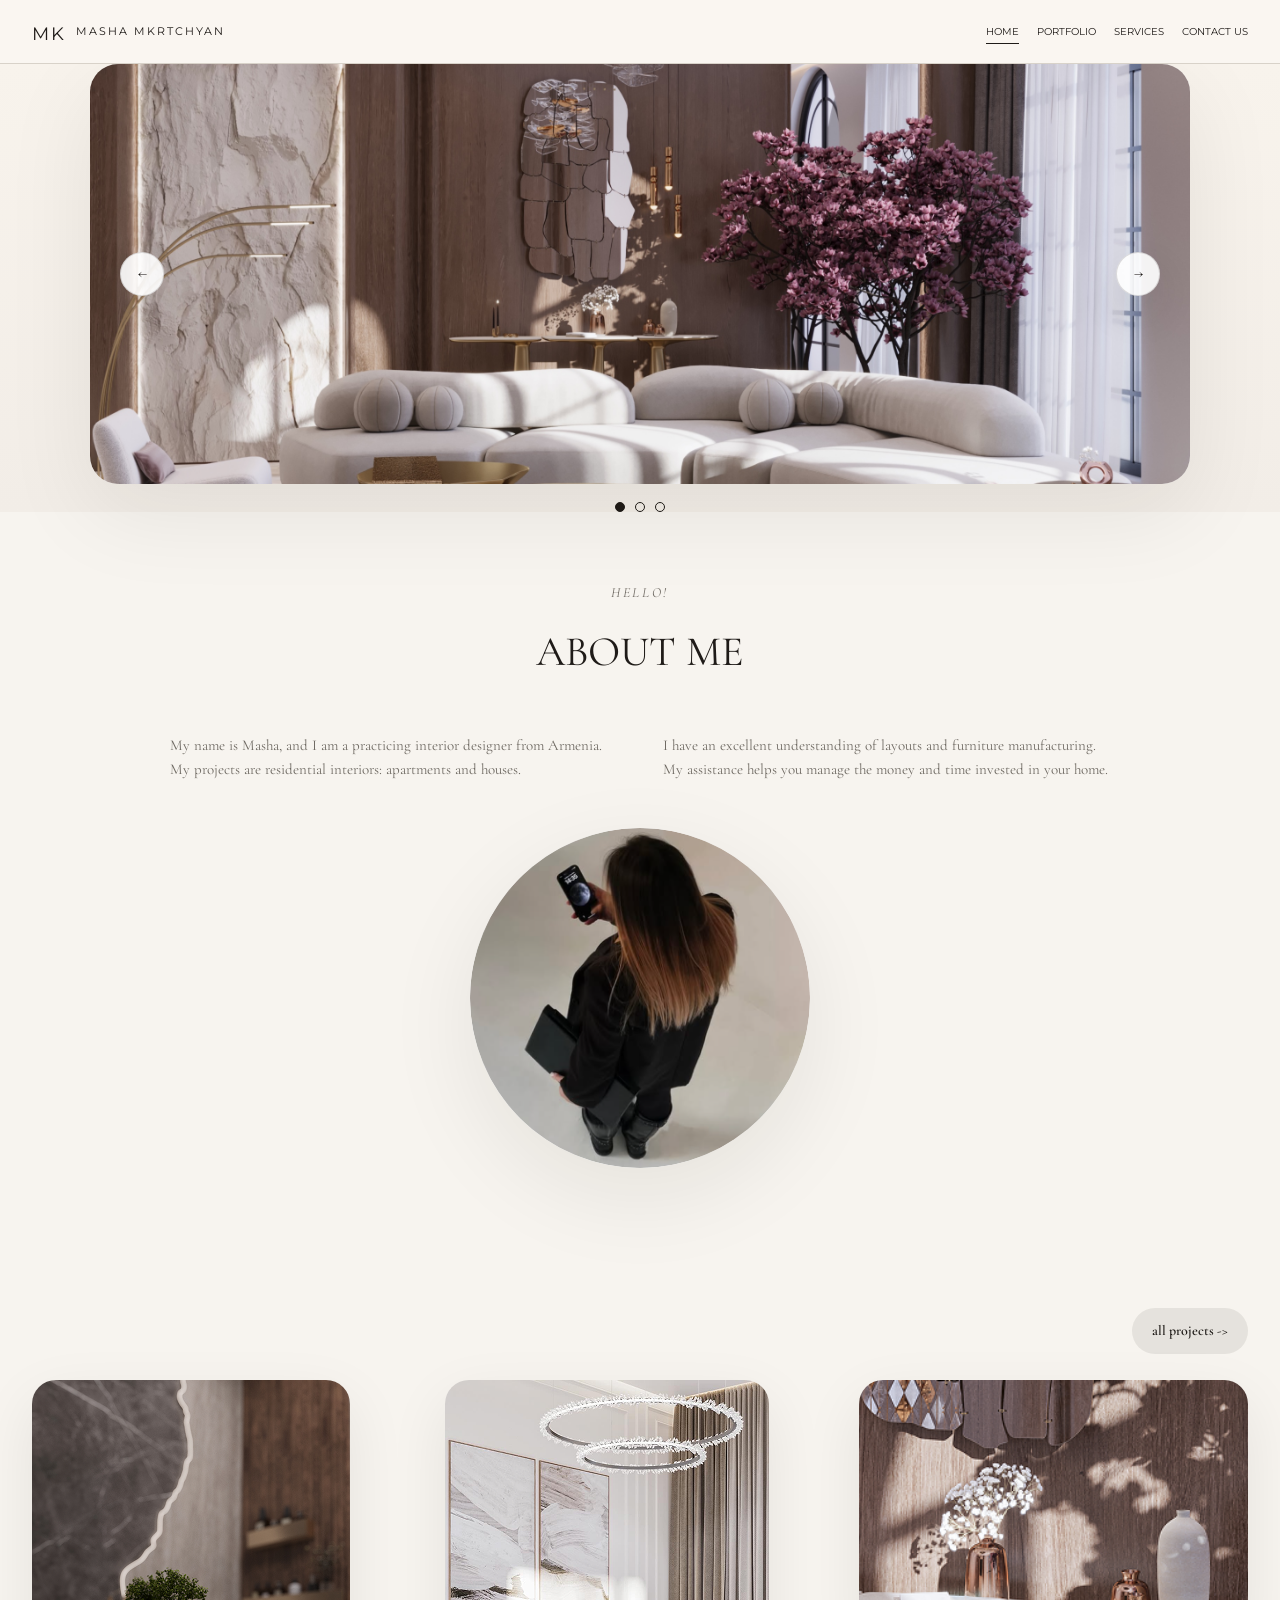
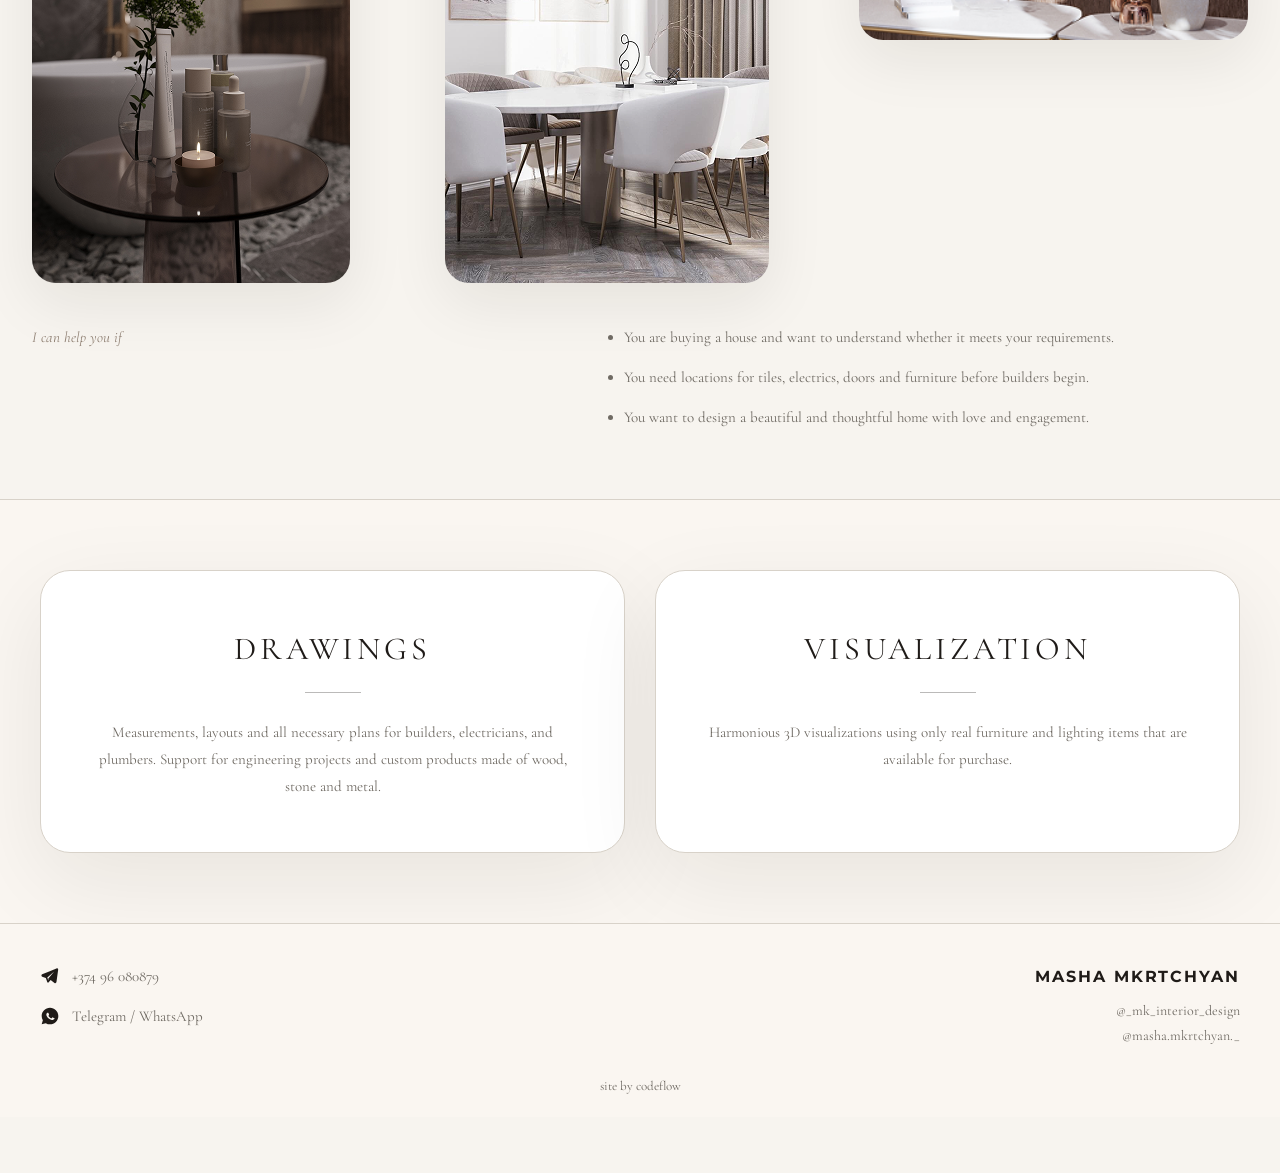
==== index.html @ 6bccdca0 "Initial static site" ====
<!DOCTYPE html>
<html lang="en">
  <head>
    <meta charset="UTF-8" />
    <meta name="viewport" content="width=device-width, initial-scale=1.0" />
    <title>Masha Mkrtchyan Interior Design</title>
    <link rel="stylesheet" href="styles.css" />
  </head>
  <body>
    <header class="site-header" data-header>
      <a class="brand" href="#home" aria-label="Masha Mkrtchyan home">
        <span class="brand-mark">MK</span>
        <span>MASHA MKRTCHYAN</span>
      </a>

      <button class="menu-toggle" type="button" data-menu-toggle aria-label="Open menu">
        <span></span>
        <span></span>
      </button>

      <nav class="site-nav" data-nav>
        <a class="is-active" href="#home" aria-current="page">Home</a>
        <a href="portfolio.html">Portfolio</a>
        <a href="service.html">Services</a>
        <a href="contact.html">Contact Us</a>
      </nav>
    </header>

    <main>
      <section class="hero" id="home" aria-label="Interior design preview">
        <div class="hero-media">
          <img src="assets/slider1.jpg" alt="Light modern lounge interior" data-hero-image decoding="async" />
          <button class="hero-arrow hero-arrow-left" type="button" data-hero-prev aria-label="Previous hero image">&larr;</button>
          <button class="hero-arrow hero-arrow-right" type="button" data-hero-next aria-label="Next hero image">&rarr;</button>
        </div>
        <div class="hero-dots" data-hero-dots aria-label="Hero image navigation"></div>
      </section>

      <section class="about section-pad">
        <div class="section-heading">
          <p>Hello!</p>
          <h1>About me</h1>
        </div>

        <div class="about-copy">
          <p>
            My name is Masha, and I am a practicing interior designer from Armenia.
            My projects are residential interiors: apartments and houses.
          </p>
          <p>
            I have an excellent understanding of layouts and furniture manufacturing.
            My assistance helps you manage the money and time invested in your home.
          </p>
        </div>

        <img class="profile-photo" src="assets/people.png" alt="Interior project detail" loading="lazy" decoding="async" />
      </section>

      <section class="home-projects section-pad" aria-label="Selected project images">
        <div class="project-teaser-head">
          <a href="portfolio.html">all projects -></a>
        </div>

        <div class="masonry-grid">
          <img src="assets/portfolio1.png" alt="Hallway interior with stairs" loading="lazy" decoding="async" />
          <img src="assets/portfolio2.png" alt="Dining area with pendant lights" loading="lazy" decoding="async" />
          <img src="assets/portfolio3.png" alt="Living room media wall" loading="lazy" decoding="async" />
        </div>

        <div class="quick-help">
          <p>I can help you if</p>
          <ul>
            <li>You are buying a house and want to understand whether it meets your requirements.</li>
            <li>You need locations for tiles, electrics, doors and furniture before builders begin.</li>
            <li>You want to design a beautiful and thoughtful home with love and engagement.</li>
          </ul>
        </div>
      </section>

      <section class="services section-pad services-panel" id="services">
        <div class="section-inner services-grid">
          <article class="service-block">
            <h2>Drawings</h2>
            <div class="section-divider"></div>
            <p>Measurements, layouts and all necessary plans for builders, electricians, and plumbers. Support for engineering projects and custom products made of wood, stone and metal.</p>
          </article>

          <article class="service-block">
            <h2>Visualization</h2>
            <div class="section-divider"></div>
            <p>Harmonious 3D visualizations using only real furniture and lighting items that are available for purchase.</p>
          </article>
        </div>
      </section>

      <footer class="site-footer footer-panel">
        <div class="section-inner footer-grid">
          <div class="footer-contact">
            <div class="footer-contact-item">
              <svg width="20" height="20" viewBox="0 0 24 24" fill="currentColor" xmlns="http://www.w3.org/2000/svg">
                <path d="M21.944 3.054a1.5 1.5 0 0 0-1.537-.212L2.604 10.03a1.5 1.5 0 0 0 .09 2.79l4.306 1.434 1.67 5.01a1 1 0 0 0 1.72.338l2.38-2.694 4.64 3.412a1.5 1.5 0 0 0 2.344-1.01l2-14.5a1.5 1.5 0 0 0-.81-1.756zM10 17.5l-1.2-3.6 8.3-7.4-7.1 8.4z"/>
              </svg>
              <span>+374 96 080879</span>
            </div>
            <div class="footer-contact-item">
              <svg width="20" height="20" viewBox="0 0 24 24" fill="currentColor" xmlns="http://www.w3.org/2000/svg">
                <path d="M12 2C6.477 2 2 6.477 2 12c0 1.89.525 3.66 1.438 5.168L2 22l4.977-1.418A9.955 9.955 0 0 0 12 22c5.523 0 10-4.477 10-10S17.523 2 12 2zm4.93 13.57c-.2.56-1.18 1.1-1.62 1.16-.44.07-.86.1-2.77-.58-2.33-.83-3.83-3.2-3.94-3.35-.12-.14-.96-1.28-.96-2.44s.6-1.73.82-1.97c.22-.24.48-.3.64-.3h.46c.15 0 .35-.06.55.42.2.48.68 1.66.74 1.78.06.12.1.26.02.42-.08.16-.12.26-.24.4-.12.14-.25.31-.36.42-.12.12-.24.25-.1.49.14.24.62.99 1.33 1.6.91.8 1.68 1.05 1.92 1.17.24.12.38.1.52-.06.14-.16.6-.7.76-.94.16-.24.32-.2.54-.12.22.08 1.4.66 1.64.78.24.12.4.18.46.28.06.1.06.56-.14 1.12z"/>
              </svg>
              <span>Telegram / WhatsApp</span>
            </div>
          </div>

          <div class="footer-info">
            <p class="footer-name">Masha Mkrtchyan</p>
            <p class="footer-socials">@_mk_interior_design<br />@masha.mkrtchyan._</p>
          </div>
        </div>

        <p class="footer-credit">site by codeflow</p>
      </footer>

    </main>

 
    <script src="script.js"></script>
  </body>
</html>
---- styles.css ----
@import url("https://fonts.googleapis.com/css2?family=Cormorant+Garamond:ital,wght@0,300;0,400;1,300;1,400;1,500&family=Montserrat:wght@400;500;600&display=swap");

:root {
  --bg: #f7f4ef;
  --surface: #ffffff;
  --surface-soft: #faf6f1;
  --text: #1f1b18;
  --muted: #6f6a63;
  --border: #d8d2c9;
  --accent: #8e7f72;
  --shadow: 0 28px 90px rgba(24, 20, 16, 0.08);
  --radius: 30px;
  --max: 1200px;
  --ink: var(--text);
  --line: var(--border);
  --panel: var(--surface);
  --serif: "Cormorant Garamond", serif;
  --sans: "Montserrat", sans-serif;
}

* {
  box-sizing: border-box;
}

html {
  scroll-behavior: smooth;
}

body {
  margin: 0;
  background: var(--bg);
  color: var(--text);
  font-family: var(--serif);
  font-size: 14px;
  line-height: 1.6;
  overflow-x: hidden;
  animation: pageFadeIn 520ms ease both;
}

img {
  display: block;
  max-width: 100%;
  height: auto;
}

button,
input,
textarea {
  font: inherit;
}

a {
  color: inherit;
  text-decoration: none;
}

@keyframes pageFadeIn {
  from {
    opacity: 0;
  }

  to {
    opacity: 1;
  }
}

@keyframes headerDropIn {
  from {
    opacity: 0;
    transform: translateY(-10px);
  }

  to {
    opacity: 1;
    transform: translateY(0);
  }
}

@keyframes modalIn {
  from {
    opacity: 0;
    transform: translateY(16px) scale(0.97);
  }

  to {
    opacity: 1;
    transform: translateY(0) scale(1);
  }
}

@keyframes backdropIn {
  from {
    background: rgba(0, 0, 0, 0);
    backdrop-filter: blur(0);
  }

  to {
    background: rgba(0, 0, 0, 0.45);
    backdrop-filter: blur(3px);
  }
}

.reveal-on-scroll {
  opacity: 0;
  transform: translateY(24px);
  transition: opacity 760ms ease, transform 760ms ease;
}

.reveal-on-scroll.is-visible {
  opacity: 1;
  transform: translateY(0);
}

.site-header {
  position: sticky;
  top: 0;
  z-index: 20;
  display: flex;
  align-items: center;
  justify-content: space-between;
  min-height: 64px;
  margin: 0;
  padding: 14px 32px;
  background: rgba(250, 246, 241, 0.96);
  color: var(--text);
  border-bottom: 1px solid var(--border);
  backdrop-filter: blur(12px);
  animation: headerDropIn 560ms ease 100ms both;
}

.brand {
  display: inline-flex;
  align-items: center;
  gap: 10px;
  font-family: var(--sans);
  font-size: 11px;
  text-transform: uppercase;
  letter-spacing: 0.18em;
}

.brand-mark {
  display: inline-grid;
  place-items: center;
  width: 34px;
  height: 24px;
  font-family: var(--sans);
  font-size: 18px;
}

.site-nav {
  display: flex;
  align-items: center;
  gap: 18px;
  font-family: var(--sans);
  font-size: 10px;
  text-transform: uppercase;
}

.site-nav a {
  position: relative;
  padding: 4px 0;
  transition: color 180ms ease, opacity 180ms ease;
}

.site-nav a::after {
  position: absolute;
  right: 0;
  bottom: 0;
  left: 0;
  height: 1px;
  background: currentColor;
  transform: scaleX(0);
  transform-origin: left;
  transition: transform 180ms ease;
  content: "";
}

.site-nav a:hover::after,
.site-nav a:focus-visible::after,
.site-nav a.is-active::after {
  transform: scaleX(1);
}

.site-nav a.is-active {
  color: var(--text);
}

.menu-toggle {
  display: none;
  width: 38px;
  height: 34px;
  padding: 0;
  background: transparent;
  border: 1px solid rgba(31, 27, 24, 0.22);
  border-radius: 4px;
}

.menu-toggle span {
  display: block;
  width: 18px;
  height: 1px;
  margin: 6px auto;
  background: var(--text);
}

.hero {
  width: 100%;
  margin: 0;
  padding: 0;
  background: linear-gradient(180deg, #f8f3ec 0%, #f2ede7 100%);
}

.hero-media {
  position: relative;
  width: min(1100px, 100%);
  min-height: 340px;
  max-height: 420px;
  margin: 0 auto;
  overflow: hidden;
  display: grid;
  place-items: center;
  background: var(--surface);
  border-radius: 28px;
  box-shadow: var(--shadow);
}

.hero-media img {
  width: 100%;
  min-height: 340px;
  max-height: 420px;
  object-fit: cover;
  transition: transform 500ms ease;
}

.hero-media:hover img {
  transform: scale(1.02);
}

.hero-arrow,
.viewer-arrow {
  position: absolute;
  top: 50%;
  z-index: 2;
  width: 44px;
  height: 44px;
  padding: 0;
  color: var(--text);
  background: rgba(255, 255, 255, 0.9);
  border: 1px solid rgba(31, 27, 24, 0.14);
  border-radius: 50%;
  transform: translateY(-50%);
  cursor: pointer;
  box-shadow: 0 18px 40px rgba(44, 38, 32, 0.12);
}

.hero-arrow-left {
  left: 30px;
}

.hero-arrow-right {
  right: 30px;
}

.hero-dots {
  display: flex;
  justify-content: center;
  gap: 10px;
  padding: 18px 0 0;
}

.hero-dots button {
  width: 10px;
  height: 10px;
  padding: 0;
  background: transparent;
  border: 1px solid var(--text);
  border-radius: 50%;
  cursor: pointer;
}

.hero-dots button.is-active {
  background: var(--text);
}

.section-pad {
  width: 100%;
  margin: 0;
  padding: 70px 32px;
}

.section-inner {
  max-width: var(--max);
  margin: 0 auto;
}

.section-heading,
.section-title {
  text-align: center;
}

.section-heading p,
.section-title span {
  margin: 0;
  font-style: italic;
  text-transform: uppercase;
  letter-spacing: 0.18em;
  color: var(--muted);
}

.section-heading h1,
.section-title h2 {
  margin: 14px 0 0;
  font-family: var(--serif);
  font-size: clamp(26px, 4vw, 42px);
  font-weight: 400;
  text-transform: uppercase;
}

.about-copy {
  display: grid;
  grid-template-columns: repeat(2, minmax(0, 1fr));
  gap: 46px;
  max-width: 940px;
  margin: 32px auto 32px;
  color: var(--muted);
  font-size: 15px;
}

.profile-photo {
  width: min(340px, 92vw);
  aspect-ratio: 1;
  margin: 0 auto;
  border-radius: 50%;
  object-fit: cover;
  box-shadow: var(--shadow);
  background: var(--surface);
}

.project-teaser-head {
  display: flex;
  justify-content: flex-end;
  margin-bottom: 26px;
}

.project-teaser-head a {
  display: inline-flex;
  align-items: center;
  gap: 10px;
  padding: 12px 20px;
  border-radius: 999px;
  background: rgba(31, 27, 24, 0.08);
  color: var(--text);
  font-weight: 600;
  transition: transform 220ms ease, background 220ms ease, box-shadow 220ms ease;
}

.project-teaser-head a:hover {
  transform: translateX(4px);
  background: rgba(31, 27, 24, 0.14);
  box-shadow: 0 16px 38px rgba(31, 27, 24, 0.08);
}

.masonry-grid {
  display: grid;
  grid-template-columns: repeat(3, minmax(0, 1fr));
  gap: 24px;
}

.masonry-grid img {
  min-height: 260px;
  object-fit: cover;
  border-radius: 24px;
  box-shadow: 0 20px 60px rgba(25, 21, 18, 0.08);
  transition: transform 420ms ease, filter 420ms ease;
}

.masonry-grid img:hover {
  filter: saturate(1.04) contrast(1.02);
  transform: translateY(-4px) scale(1.01);
}

.quick-help {
  display: grid;
  grid-template-columns: 0.9fr 1.1fr;
  gap: 48px;
  margin-top: 42px;
}

.quick-help p {
  margin: 0;
  font-style: italic;
  font-size: 15px;
  color: var(--accent);
}

.quick-help ul {
  margin: 0;
  padding-left: 18px;
  color: var(--muted);
  font-size: 15px;
}

.quick-help li + li {
  margin-top: 16px;
}

.services-panel {
  background: var(--surface-soft);
}

.services-grid {
  display: grid;
  grid-template-columns: repeat(2, minmax(0, 1fr));
  gap: 30px;
  align-items: stretch;
}

.service-block {
  padding: 52px 42px;
  background: var(--surface);
  border: 1px solid var(--border);
  border-radius: var(--radius);
  box-shadow: var(--shadow);
  text-align: center;
}

.service-block h2 {
  margin: 0 0 18px;
  font-family: var(--serif);
  font-size: 32px;
  font-weight: 400;
  text-transform: uppercase;
  letter-spacing: 0.12em;
}

.section-divider {
  width: 56px;
  height: 1px;
  margin: 0 auto 26px;
  background: var(--text);
  opacity: 0.3;
}

.service-block p {
  margin: 0;
  color: var(--muted);
  line-height: 1.8;
  font-size: 15px;
}

.service-page {
  background: var(--bg);
}

.service-hero {
  width: 100%;
  min-height: 620px;
  overflow: hidden;
  display: grid;
  place-items: center;
  padding: 18px 0 30px;
  background: linear-gradient(180deg, #f8f4ee 0%, #eae1d8 100%);
}

.service-hero img {
  width: min(1300px, 98%);
  max-height: 600px;
  object-fit: contain;
  object-position: center;
  display: block;
  border-radius: 28px;
  box-shadow: var(--shadow);
  background: var(--surface);
}

.service-pricing {
  display: grid;
  grid-template-columns: repeat(2, minmax(0, 1fr));
  gap: 28px;
  background: #e8e8e5;
  padding: 48px 32px 64px;
  min-height: 600px;
}

.pricing-card {
  display: flex;
  flex-direction: column;
  align-items: center;
  justify-content: flex-start;
  padding: 56px 44px;
  background: var(--surface);
  border: 1px solid #d7cec4;
  border-radius: 32px;
  box-shadow: 0 24px 70px rgba(33, 26, 20, 0.08);
  text-align: center;
}

.pricing-card + .pricing-card {
  border-left: none;
}

.pricing-type {
  margin: 0 0 14px;
  font-family: var(--serif);
  font-style: italic;
  font-weight: 400;
  font-size: 28px;
  letter-spacing: 0.08em;
  text-transform: uppercase;
}

.pricing-value {
  margin: 0 0 42px;
  font-family: var(--serif);
  font-style: italic;
  font-size: 18px;
  color: #5c5a53;
}

.pricing-copy {
  margin: 0;
  color: #3d3a33;
  line-height: 1.9;
  font-family: var(--serif);
  font-style: italic;
  font-size: 16px;
  max-width: 320px;
}

.button-order,
.button-submit {
  margin-top: 40px;
  background: var(--text);
  color: #fff;
  border: none;
  border-radius: 12px;
  padding: 16px 56px;
  font-family: var(--serif);
  font-style: italic;
  font-size: 16px;
  letter-spacing: 0.08em;
  cursor: pointer;
  transition: transform 180ms ease, background 180ms ease;
}

.button-order:hover,
.button-submit:hover {
  background: #2d2a27;
  transform: translateY(-1px);
}

.order-dialog {
  position: fixed;
  top: 50%;
  left: 50%;
  transform: translate(-50%, -50%);
  width: min(620px, calc(100vw - 32px));
  padding: 0;
  background: transparent;
  border: 0;
}

.order-dialog::backdrop {
  animation: backdropIn 260ms ease both;
}

.order-dialog[open] .order-form {
  animation: modalIn 320ms ease both;
}

.order-form {
  position: relative;
  padding: 46px 42px 34px;
  border-radius: 32px;
  background: linear-gradient(180deg, rgba(255, 255, 255, 0.98), #f6f1ea);
  box-shadow: 0 40px 95px rgba(38, 30, 24, 0.15);
  border: 1px solid rgba(147, 124, 105, 0.18);
}

.order-form h2 {
  margin: 0 0 22px;
  font-family: var(--serif);
  font-weight: 400;
  text-transform: uppercase;
}

.order-form label {
  display: grid;
  gap: 10px;
  margin-bottom: 18px;
  color: var(--text);
  font-size: 14px;
}

.order-form input,
.order-form textarea {
  width: 100%;
  padding: 14px 16px;
  color: var(--text);
  background: #fbf7f0;
  border: 1px solid rgba(186, 166, 145, 0.6);
  border-radius: 14px;
  box-shadow: inset 0 1px 0 rgba(255, 255, 255, 0.75);
}

.order-form textarea {
  min-height: 140px;
}

.order-form button[type="submit"] {
  width: 100%;
}

.order-form .button-submit {
  background: var(--text);
  color: #fff;
  border: none;
}

.close-dialog {
  position: absolute;
  top: 14px;
  right: 14px;
  width: 36px;
  height: 36px;
  padding: 0;
  background: rgba(255, 255, 255, 0.9);
  border: 1px solid rgba(216, 210, 201, 0.9);
  border-radius: 50%;
  cursor: pointer;
  color: var(--text);
  font-size: 20px;
  line-height: 1;
}

.button-submit {
  margin-top: 10px;
}

.contact-page {
  background: #e9e9e6;
}

.contact-hero {
  width: 100%;
  overflow: hidden;
  background: #ebe7e1;
}

.contact-hero img {
  width: 100%;
  height: clamp(280px, 39vw, 520px);
  object-fit: cover;
  object-position: center;
}

.contact-section {
  padding: 86px 6vw 106px;
  background: #e9e9e6;
}

.contact-grid {
  display: grid;
  grid-template-columns: minmax(440px, 1fr) minmax(460px, 0.95fr);
  gap: clamp(46px, 7vw, 92px);
  width: min(1180px, 100%);
  margin: 0 auto;
  align-items: start;
}

.contact-details {
  display: grid;
  grid-template-columns: repeat(2, minmax(180px, 1fr));
  column-gap: clamp(48px, 7vw, 104px);
  row-gap: 56px;
}

.contact-item,
.contact-feedback {
  min-width: 0;
}

.contact-label {
  margin: 0 0 30px;
  font-size: 14px;
  font-style: italic;
  line-height: 1.2;
  text-transform: uppercase;
}

.contact-link,
.messenger-link {
  font-size: clamp(16px, 1.45vw, 18px);
  font-style: italic;
  font-weight: 700;
  line-height: 1.35;
}

.messenger-links {
  display: grid;
  gap: 8px;
}

.messenger-link {
  display: inline-flex;
  align-items: center;
  gap: 7px;
  width: fit-content;
}

.messenger-link svg {
  flex: 0 0 auto;
}

.contact-feedback {
  display: grid;
  align-content: start;
}

.feedback-fields {
  display: grid;
  grid-template-columns: minmax(220px, 1fr) minmax(220px, 1fr);
  gap: 20px;
}

.feedback-stack {
  display: grid;
  gap: 20px;
}

.contact-feedback input,
.contact-feedback textarea {
  width: 100%;
  min-height: 44px;
  padding: 0 15px;
  color: var(--text);
  background: transparent;
  border: 1px solid #73716d;
  border-radius: 0;
  outline: none;
}

.contact-feedback textarea {
  min-height: 106px;
  padding-top: 14px;
  resize: vertical;
}

.contact-feedback input::placeholder,
.contact-feedback textarea::placeholder {
  color: #1f1b18;
  opacity: 0.9;
}

.contact-feedback input:focus,
.contact-feedback textarea:focus {
  border-color: var(--text);
}

.feedback-submit {
  justify-self: start;
  margin-top: 34px;
  padding: 0;
  color: var(--text);
  background: transparent;
  border: 0;
  cursor: pointer;
  font-size: 12px;
  font-weight: 700;
}

.feedback-submit:hover,
.feedback-submit:focus-visible {
  text-decoration: underline;
}

.contact-link,
.messenger-link,
.footer-socials a {
  background-image: linear-gradient(currentColor, currentColor);
  background-position: 0 100%;
  background-repeat: no-repeat;
  background-size: 0 1px;
  transition: background-size 220ms ease, opacity 220ms ease;
}

.contact-link:hover,
.contact-link:focus-visible,
.messenger-link:hover,
.messenger-link:focus-visible {
  background-size: 100% 1px;
}

.portfolio-page {
  background: #e9e9e6;
}

.portfolio-showcase {
  width: min(900px, calc(100% - 40px));
  margin: 0 auto;
  padding: 42px 0 34px;
}

.portfolio-page .portfolio-grid {
  display: grid;
  grid-template-columns: repeat(2, minmax(0, 1fr));
  gap: clamp(24px, 5.8vw, 54px);
  align-items: start;
  margin: 0;
}

.portfolio-project-link {
  display: block;
  position: relative;
  overflow: hidden;
}

.portfolio-project-link:focus-visible {
  outline: 2px solid var(--text);
  outline-offset: 6px;
}

.portfolio-project-link::after {
  position: absolute;
  right: 16px;
  bottom: 16px;
  padding: 8px 12px;
  color: #fff;
  background: rgba(31, 27, 24, 0.72);
  font-family: var(--sans);
  font-size: 10px;
  letter-spacing: 0.12em;
  text-transform: uppercase;
  opacity: 0;
  transform: translateY(8px);
  transition: opacity 260ms ease, transform 260ms ease;
  content: "View project";
}

.portfolio-project-link::before {
  position: absolute;
  inset: 0;
  z-index: 1;
  background: linear-gradient(180deg, transparent 54%, rgba(0, 0, 0, 0.18));
  opacity: 0;
  transition: opacity 320ms ease;
  content: "";
}

.portfolio-project-link::after {
  z-index: 2;
}

.portfolio-page .portfolio-grid img,
.portfolio-project-link img {
  width: 100%;
  aspect-ratio: 335 / 530;
  object-fit: cover;
  transition: filter 420ms ease, transform 420ms ease;
}

.portfolio-project-link:hover::after,
.portfolio-project-link:focus-visible::after {
  opacity: 1;
  transform: translateY(0);
}

.portfolio-project-link:hover::before,
.portfolio-project-link:focus-visible::before {
  opacity: 1;
}

.portfolio-project-link:hover img,
.portfolio-project-link:focus-visible img,
.portfolio-page .portfolio-grid > img:hover {
  filter: saturate(1.04) contrast(1.02);
  transform: scale(1.025);
}

.portfolio-page .portfolio-grid > img:last-child {
  grid-column: 1;
}

.portfolio-footer {
  margin-bottom: 0;
  background: #e9e9e6;
}

.portfolio-footer.footer-panel {
  padding-top: 24px;
  border-top: 1px solid #4b4945;
}

.portfolio-footer .footer-grid {
  width: min(900px, calc(100% - 40px));
}

.portfolio-footer .footer-contact {
  gap: 6px;
}

.portfolio-footer .footer-contact-item {
  gap: 8px;
  color: var(--text);
  font-size: 12px;
}

.portfolio-footer .footer-contact-item svg {
  width: 17px;
  height: 17px;
}

.portfolio-footer .footer-name {
  font-size: 12px;
}

.portfolio-footer .footer-socials,
.portfolio-footer .footer-credit {
  font-size: 11px;
}

.project-page {
  background: #e9e9e6;
}

.project-toolbar {
  width: min(1180px, calc(100% - 56px));
  margin: 34px auto 0;
}

.project-back {
  display: inline-flex;
  align-items: center;
  gap: 10px;
  font-family: var(--sans);
  font-size: 10px;
  font-weight: 600;
  letter-spacing: 0.14em;
  text-transform: uppercase;
  transition: opacity 180ms ease, transform 180ms ease;
}

.project-back::before {
  width: 18px;
  height: 1px;
  background: currentColor;
  transition: transform 180ms ease;
  content: "";
}

.project-back:hover,
.project-back:focus-visible {
  opacity: 0.68;
}

.project-back:hover::before,
.project-back:focus-visible::before {
  transform: translateX(-4px);
}

.project-gallery {
  display: grid;
  grid-template-columns: 54px minmax(320px, 520px) 54px minmax(104px, 132px);
  gap: clamp(22px, 4vw, 52px);
  align-items: center;
  justify-content: center;
  width: min(1180px, calc(100% - 56px));
  margin: 0 auto;
  padding: 84px 0 50px;
}

.project-toolbar + .project-gallery {
  padding-top: 38px;
}

.project-main {
  margin: 0;
}

.project-main img {
  width: 100%;
  aspect-ratio: 311 / 491;
  object-fit: cover;
  background: #d9d5d0;
  transition: opacity 240ms ease, transform 240ms ease;
  will-change: opacity, transform;
}

.project-gallery-wide {
  grid-template-columns: 54px minmax(420px, 760px) 54px minmax(104px, 132px);
}

.project-gallery-wide .project-main img {
  aspect-ratio: 4 / 3;
}

.project-gallery-wide .project-thumbs button:not(.project-thumb-arrow) img {
  aspect-ratio: 1 / 1;
}

.project-gallery-square .project-main img,
.project-gallery-square .project-thumbs button:not(.project-thumb-arrow) img {
  aspect-ratio: 1 / 1;
}

.project-arrow {
  width: 34px;
  height: 34px;
  padding: 0;
  background: transparent;
  border: 0;
  cursor: pointer;
  position: relative;
  transition: opacity 180ms ease, transform 180ms ease;
}

.project-arrow:hover,
.project-arrow:focus-visible,
.project-thumb-arrow:hover,
.project-thumb-arrow:focus-visible {
  opacity: 0.62;
}

.project-arrow-left:hover {
  transform: translateX(-3px);
}

.project-arrow-right:hover {
  transform: translateX(3px);
}

.project-arrow::before {
  position: absolute;
  inset: 7px;
  border-top: 1px solid var(--text);
  border-left: 1px solid var(--text);
  content: "";
}

.project-arrow-left::before {
  transform: rotate(-45deg);
}

.project-arrow-right::before {
  transform: rotate(135deg);
}

.project-thumbs {
  display: grid;
  gap: 12px;
  justify-items: center;
}

.project-thumb-arrow {
  width: 56px;
  height: 36px;
  padding: 0;
  position: relative;
  background: transparent;
  border: 0;
  cursor: pointer;
  transition: opacity 180ms ease, transform 180ms ease;
}

.project-thumb-arrow::before,
.project-thumb-arrow::after {
  position: absolute;
  top: 17px;
  width: 24px;
  height: 1.5px;
  background: var(--text);
  content: "";
}

.project-thumb-arrow::before {
  left: 4px;
}

.project-thumb-arrow::after {
  right: 4px;
}

.project-thumb-arrow-up::before {
  transform: rotate(-45deg);
  transform-origin: right center;
}

.project-thumb-arrow-up::after {
  transform: rotate(45deg);
  transform-origin: left center;
}

.project-thumb-arrow-down::before {
  transform: rotate(45deg);
  transform-origin: right center;
}

.project-thumb-arrow-down::after {
  transform: rotate(-45deg);
  transform-origin: left center;
}

.project-thumbs button:not(.project-thumb-arrow) {
  width: min(100%, 118px);
  padding: 0;
  background: transparent;
  border: 1px solid transparent;
  cursor: pointer;
  opacity: 0.52;
  transition: border-color 180ms ease, opacity 180ms ease, transform 180ms ease;
}

.project-thumbs button:not(.project-thumb-arrow).is-active {
  border-color: var(--text);
  opacity: 1;
}

.project-thumbs button:not(.project-thumb-arrow):hover {
  opacity: 0.82;
  transform: translateY(-2px);
}

.project-thumbs button:not(.project-thumb-arrow) img {
  width: 100%;
  aspect-ratio: 100 / 158;
  object-fit: cover;
}

@media (prefers-reduced-motion: reduce) {
  *,
  *::before,
  *::after {
    scroll-behavior: auto !important;
    transition-duration: 0.01ms !important;
    animation-duration: 0.01ms !important;
    animation-iteration-count: 1 !important;
  }

  .reveal-on-scroll {
    opacity: 1;
    transform: none;
  }
}

.site-footer {
  display: flex;
  flex-direction: column;
  align-items: center;
  justify-content: center;
  width: 100%;
  margin: 0 0 56px;
  padding: 0;
  background: var(--surface-soft);
  color: var(--text);
}

.footer-panel {
  padding: 40px 0 20px;
  border-top: 1px solid var(--border);
}

.footer-grid {
  display: flex;
  justify-content: space-between;
  gap: 24px;
  flex-wrap: wrap;
  align-items: flex-start;
  width: min(var(--max), calc(100% - 64px));
}

.footer-contact {
  display: grid;
  gap: 16px;
}

.footer-contact-item {
  display: flex;
  align-items: center;
  gap: 12px;
  color: var(--muted);
  font-size: 15px;
}

.footer-contact-item svg {
  flex-shrink: 0;
  color: var(--text);
}

.footer-info {
  text-align: right;
}

.footer-name {
  margin: 0 0 8px;
  font-family: var(--sans);
  font-size: 16px;
  font-weight: 700;
  letter-spacing: 0.12em;
  text-transform: uppercase;
}

.footer-socials {
  margin: 0;
  color: var(--muted);
  line-height: 1.8;
}

.footer-credit {
  margin: 28px auto 0;
  text-align: center;
  color: var(--muted);
  font-size: 13px;
}

.portfolio-viewer {
  position: relative;
  display: grid;
  grid-template-columns: 42px minmax(0, 520px) 42px;
  align-items: center;
  justify-content: center;
  gap: 24px;
  margin-top: 32px;
}

.portfolio-viewer .viewer-arrow {
  position: static;
  transform: none;
}

.viewer-main {
  margin: 0;
}

.viewer-main img {
  height: 430px;
  object-fit: contain;
  background: var(--panel);
}

.viewer-main figcaption {
  margin-top: 14px;
  text-align: center;
  text-transform: uppercase;
  font-size: 12px;
}

.thumbnail-strip {
  display: flex;
  justify-content: flex-start;
  gap: 10px;
  max-width: 860px;
  margin: 24px auto 0;
  overflow-x: auto;
  padding-bottom: 6px;
}

.thumbnail-strip button {
  flex: 0 0 88px;
  height: 58px;
  padding: 0;
  overflow: hidden;
  background: transparent;
  border: 1px solid transparent;
  border-radius: 2px;
  cursor: pointer;
}

.thumbnail-strip button.is-active {
  border-color: var(--ink);
}

.thumbnail-strip img {
  width: 100%;
  height: 100%;
  object-fit: cover;
}

.portfolio-grid {
  display: grid;
  grid-template-columns: repeat(3, minmax(0, 1fr));
  gap: 14px;
  margin-top: 36px;
}

.portfolio-grid img {
  aspect-ratio: 1;
  object-fit: cover;
}

.services {
  border-top: 1px solid var(--line);
}

.services-hero {
  height: 273px;
  object-fit: cover;
  margin-bottom: 38px;
}

.service-list {
  display: grid;
  grid-template-columns: repeat(2, minmax(0, 1fr));
  gap: 0;
}

.service-card {
  padding: 0 54px;
  text-align: center;
}

.service-card + .service-card {
  border-left: 1px solid var(--line);
}

.service-card p:first-child {
  margin: 0;
  text-transform: uppercase;
}

.service-card h2 {
  margin: 6px 0 18px;
  font-family: var(--serif);
  font-size: 18px;
  font-weight: 400;
  font-style: italic;
  text-transform: uppercase;
}

.service-card span {
  display: block;
  width: 72px;
  height: 1px;
  margin: 0 auto 24px;
  background: var(--line);
}

.service-card p:not(:first-child) {
  color: var(--muted);
}

.service-card button,
.contact-form button,
.order-form button[type="submit"],
.order-page-form button {
  min-width: 104px;
  min-height: 38px;
  margin-top: 18px;
  color: #fff;
  text-transform: uppercase;
  background: var(--ink);
  border: 0;
  border-radius: 6px;
  cursor: pointer;
}

.order-section {
  border-top: 1px solid var(--line);
}

.order-page-form {
  display: grid;
  gap: 14px;
  width: min(440px, 100%);
  margin: 34px auto 0;
  padding: 30px;
  background: #fff;
  border: 1px solid var(--line);
}

.contact {
  border-top: 1px solid var(--line);
}

.contact > img {
  height: 260px;
  object-fit: cover;
  margin-bottom: 42px;
}

.contact-layout {
  display: grid;
  grid-template-columns: minmax(240px, 0.85fr) minmax(280px, 1.15fr);
  gap: 60px;
  align-items: start;
}

address {
  margin-top: 28px;
  color: var(--muted);
  font-style: normal;
}

.contact-form,
.order-form,
.order-page-form {
  display: grid;
  gap: 14px;
}

.contact-form label,
.order-form label,
.order-page-form label {
  display: grid;
  gap: 7px;
  color: var(--muted);
  font-size: 12px;
  text-transform: uppercase;
}

.contact-form input,
.contact-form textarea,
.order-form input,
.order-form textarea,
.order-page-form input,
.order-page-form textarea {
  width: 100%;
  padding: 12px 13px;
  color: var(--ink);
  background: transparent;
  border: 1px solid var(--line);
  border-radius: 4px;
  resize: vertical;
}

.form-status {
  min-height: 20px;
  margin: 0;
  color: var(--muted);
}

.order-dialog::backdrop {
  background: rgba(0, 0, 0, 0.45);
}

.order-form h2 {
  margin: 0 0 18px;
  font-family: var(--serif);
  font-weight: 400;
  text-transform: uppercase;
}

.close-dialog {
  position: absolute;
  top: 14px;
  right: 14px;
  width: 32px;
  height: 32px;
  padding: 0;
  background: transparent;
  border: 1px solid var(--line);
  border-radius: 50%;
  cursor: pointer;
}

@media (max-width: 1024px) {
  :root {
    --radius: 22px;
  }

  .site-header {
    padding: 14px 24px;
  }

  .hero-media {
    width: calc(100% - 32px);
    border-radius: 22px;
  }

  .section-pad {
    padding: 58px 28px;
  }

  .about-copy {
    gap: 30px;
  }

  .masonry-grid {
    grid-template-columns: repeat(2, minmax(0, 1fr));
  }

  .masonry-grid img:nth-child(3) {
    grid-column: 1 / -1;
    max-height: 440px;
    width: 100%;
  }

  .services-grid {
    gap: 22px;
  }

  .service-block {
    padding: 42px 30px;
  }

  .contact-section {
    padding: 68px 32px 84px;
  }

  .contact-grid {
    grid-template-columns: 1fr;
    gap: 54px;
  }

  .contact-details {
    column-gap: 42px;
    row-gap: 40px;
  }

  .contact-feedback {
    max-width: 760px;
  }

  .portfolio-showcase,
  .portfolio-footer .footer-grid {
    width: min(820px, calc(100% - 48px));
  }

  .project-gallery {
    grid-template-columns: 44px minmax(320px, 480px) 44px minmax(92px, 112px);
    gap: 24px;
    width: min(920px, calc(100% - 40px));
    padding-top: 64px;
  }

  .project-gallery-wide {
    grid-template-columns: 44px minmax(360px, 640px) 44px minmax(92px, 112px);
  }

  .project-thumbs button:not(.project-thumb-arrow) {
    width: min(100%, 104px);
  }

  .footer-grid {
    width: min(var(--max), calc(100% - 48px));
  }
}

@media (max-width: 760px) {
  .site-header {
    min-height: 58px;
    padding: 12px 18px;
  }

  .brand {
    max-width: calc(100% - 54px);
    gap: 8px;
    font-size: 10px;
    letter-spacing: 0.12em;
  }

  .brand-mark {
    width: 30px;
    height: 22px;
    font-size: 15px;
  }

  .menu-toggle {
    display: block;
  }

  .site-nav {
    position: absolute;
    top: 100%;
    right: 0;
    left: 0;
    display: none;
    flex-direction: column;
    align-items: stretch;
    gap: 0;
    padding: 16px 18px;
    background: rgba(250, 246, 241, 0.98);
    border-bottom: 1px solid var(--border);
    box-shadow: 0 24px 48px rgba(31, 27, 24, 0.08);
  }

  .site-nav.is-open {
    display: flex;
  }

  .site-nav a {
    padding: 12px 0;
    font-size: 11px;
  }

  .hero-media {
    width: 100%;
    min-height: 320px;
    max-height: none;
    border-radius: 0;
  }

  .hero-media img {
    height: 320px;
    min-height: 320px;
    max-height: none;
  }

  .hero-arrow {
    width: 38px;
    height: 38px;
  }

  .hero-arrow-left {
    left: 16px;
  }

  .hero-arrow-right {
    right: 16px;
  }

  .section-pad {
    padding: 48px 22px;
  }

  .about-copy,
  .quick-help,
  .services-grid,
  .contact-details,
  .feedback-fields {
    grid-template-columns: 1fr;
  }

  .about-copy,
  .quick-help {
    gap: 24px;
  }

  .masonry-grid {
    grid-template-columns: 1fr;
    gap: 18px;
  }

  .masonry-grid img,
  .masonry-grid img:nth-child(3) {
    grid-column: auto;
    min-height: 0;
    max-height: none;
    aspect-ratio: 4 / 3;
    border-radius: 16px;
  }

  .project-teaser-head {
    justify-content: flex-start;
  }

  .service-block {
    padding: 34px 24px;
    border-radius: 18px;
  }

  .service-block h2 {
    font-size: 26px;
  }

  .contact-hero img {
    height: 300px;
  }

  .contact-section {
    padding: 48px 22px 64px;
  }

  .contact-grid {
    gap: 40px;
  }

  .contact-label {
    margin-bottom: 14px;
  }

  .portfolio-showcase {
    width: min(520px, calc(100% - 36px));
    padding-top: 34px;
  }

  .portfolio-page .portfolio-grid {
    grid-template-columns: 1fr;
    gap: 28px;
  }

  .portfolio-page .portfolio-grid > img:last-child {
    grid-column: auto;
  }

  .portfolio-footer .footer-grid {
    width: min(520px, calc(100% - 36px));
  }

  .project-gallery {
    grid-template-columns: 38px minmax(0, 1fr) 38px;
    gap: 10px;
    width: min(500px, calc(100% - 28px));
    padding: 36px 0 42px;
  }

  .project-toolbar {
    width: min(500px, calc(100% - 28px));
    margin-top: 24px;
  }

  .project-toolbar + .project-gallery {
    padding-top: 22px;
  }

  .project-main {
    grid-column: 2;
  }

  .project-arrow-left {
    grid-column: 1;
    grid-row: 1;
  }

  .project-arrow-right {
    grid-column: 3;
    grid-row: 1;
  }

  .project-thumbs {
    grid-column: 1 / -1;
    grid-row: 2;
    grid-template-columns: repeat(auto-fit, minmax(56px, 1fr));
    gap: 8px;
    width: 100%;
  }

  .project-thumb-arrow {
    display: none;
  }

  .project-thumbs button:not(.project-thumb-arrow) {
    width: 100%;
  }

  .site-footer {
    margin-bottom: 0;
    padding: 0;
  }

  .footer-panel {
    padding: 28px 0 18px;
  }

  .footer-grid {
    width: calc(100% - 40px);
    flex-direction: column;
    gap: 24px;
  }

  .footer-info {
    text-align: left;
  }
}

@media (max-width: 480px) {
  body {
    font-size: 13px;
  }

  .brand span:last-child {
    max-width: 180px;
    overflow: hidden;
    text-overflow: ellipsis;
    white-space: nowrap;
  }

  .hero-media,
  .hero-media img {
    min-height: 280px;
    height: 280px;
  }

  .section-heading h1,
  .section-title h2 {
    font-size: 28px;
  }

  .profile-photo {
    width: min(280px, 86vw);
  }

  .project-teaser-head a {
    width: 100%;
    justify-content: center;
  }

  .contact-hero img {
    height: 240px;
  }

  .contact-link,
  .messenger-link {
    font-size: 16px;
  }

  .contact-feedback input,
  .contact-feedback textarea {
    padding-right: 12px;
    padding-left: 12px;
  }

  .portfolio-showcase {
    width: calc(100% - 28px);
  }

  .project-gallery {
    width: calc(100% - 20px);
    grid-template-columns: 30px minmax(0, 1fr) 30px;
  }

  .project-arrow {
    width: 30px;
    height: 30px;
  }

  .order-dialog {
    width: calc(100vw - 20px);
  }

  .order-form {
    padding: 42px 22px 28px;
    border-radius: 22px;
  }

  .footer-grid {
    width: calc(100% - 32px);
  }
}
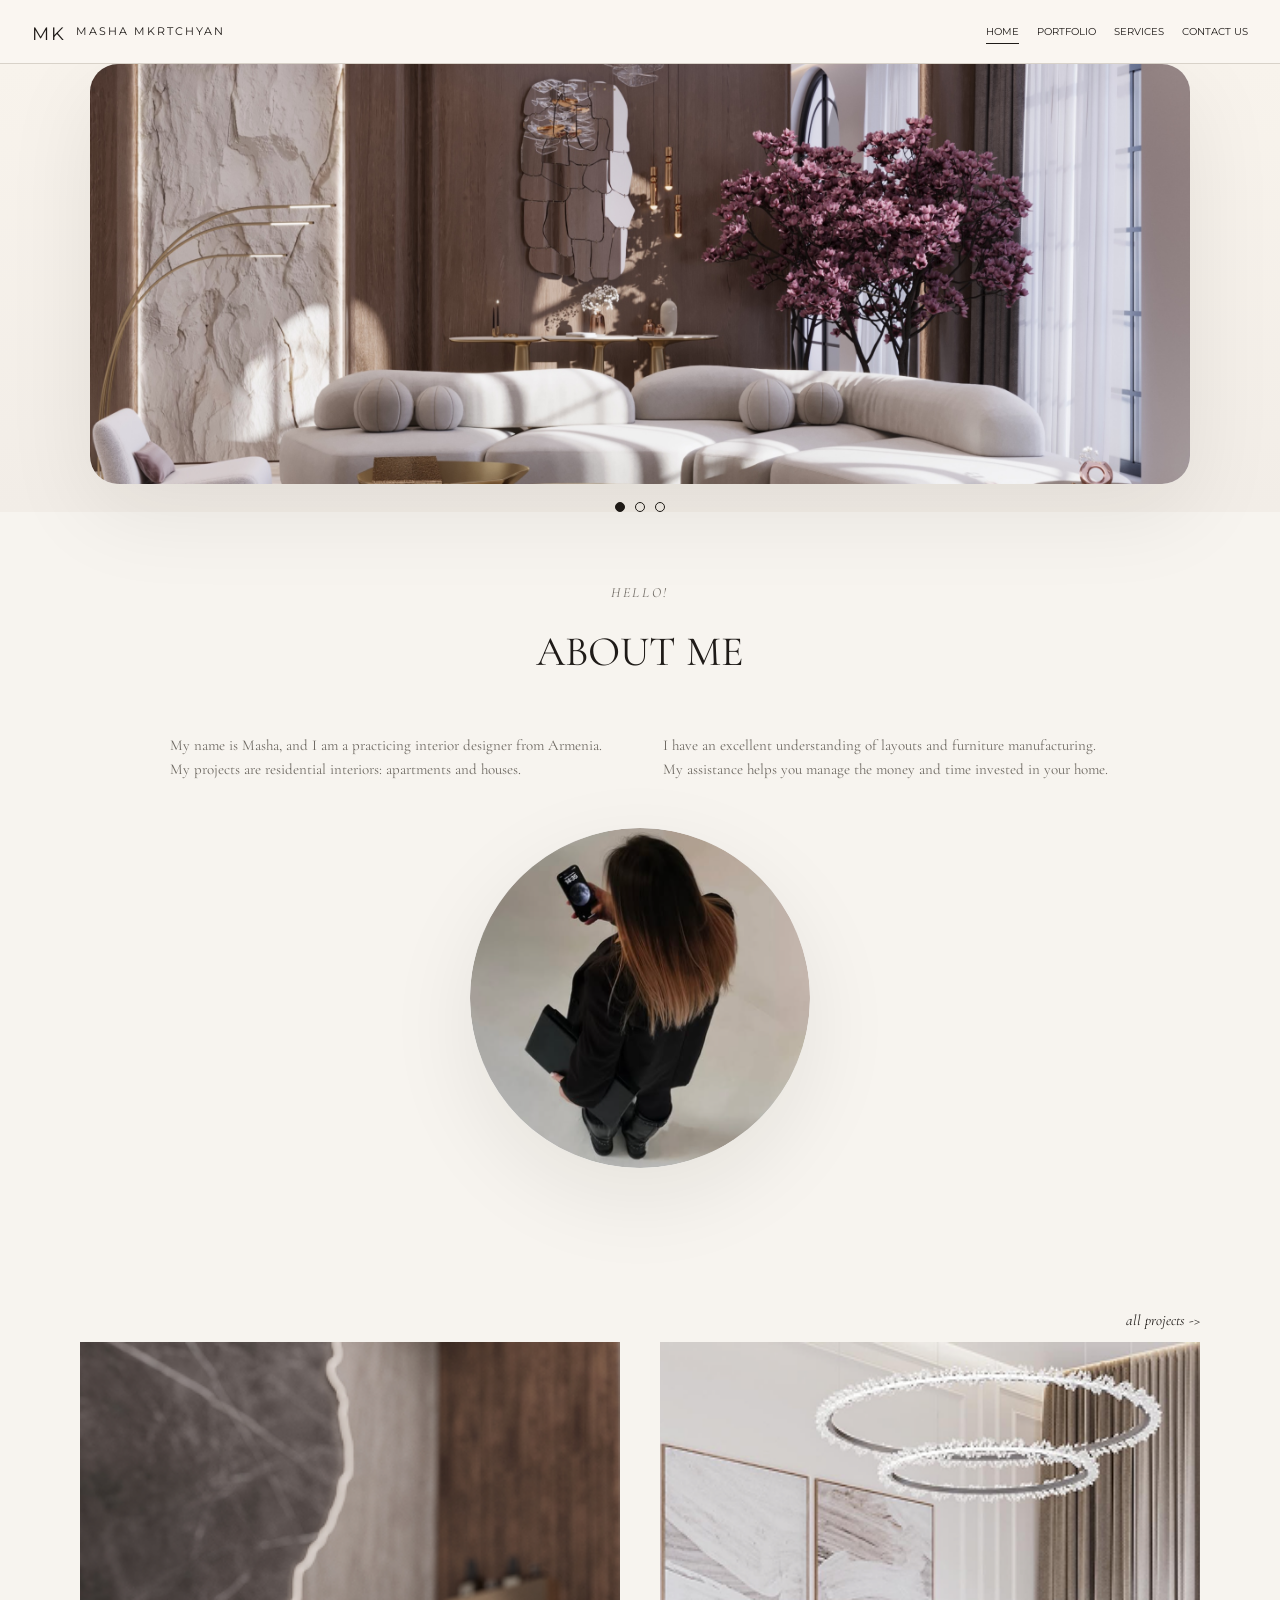
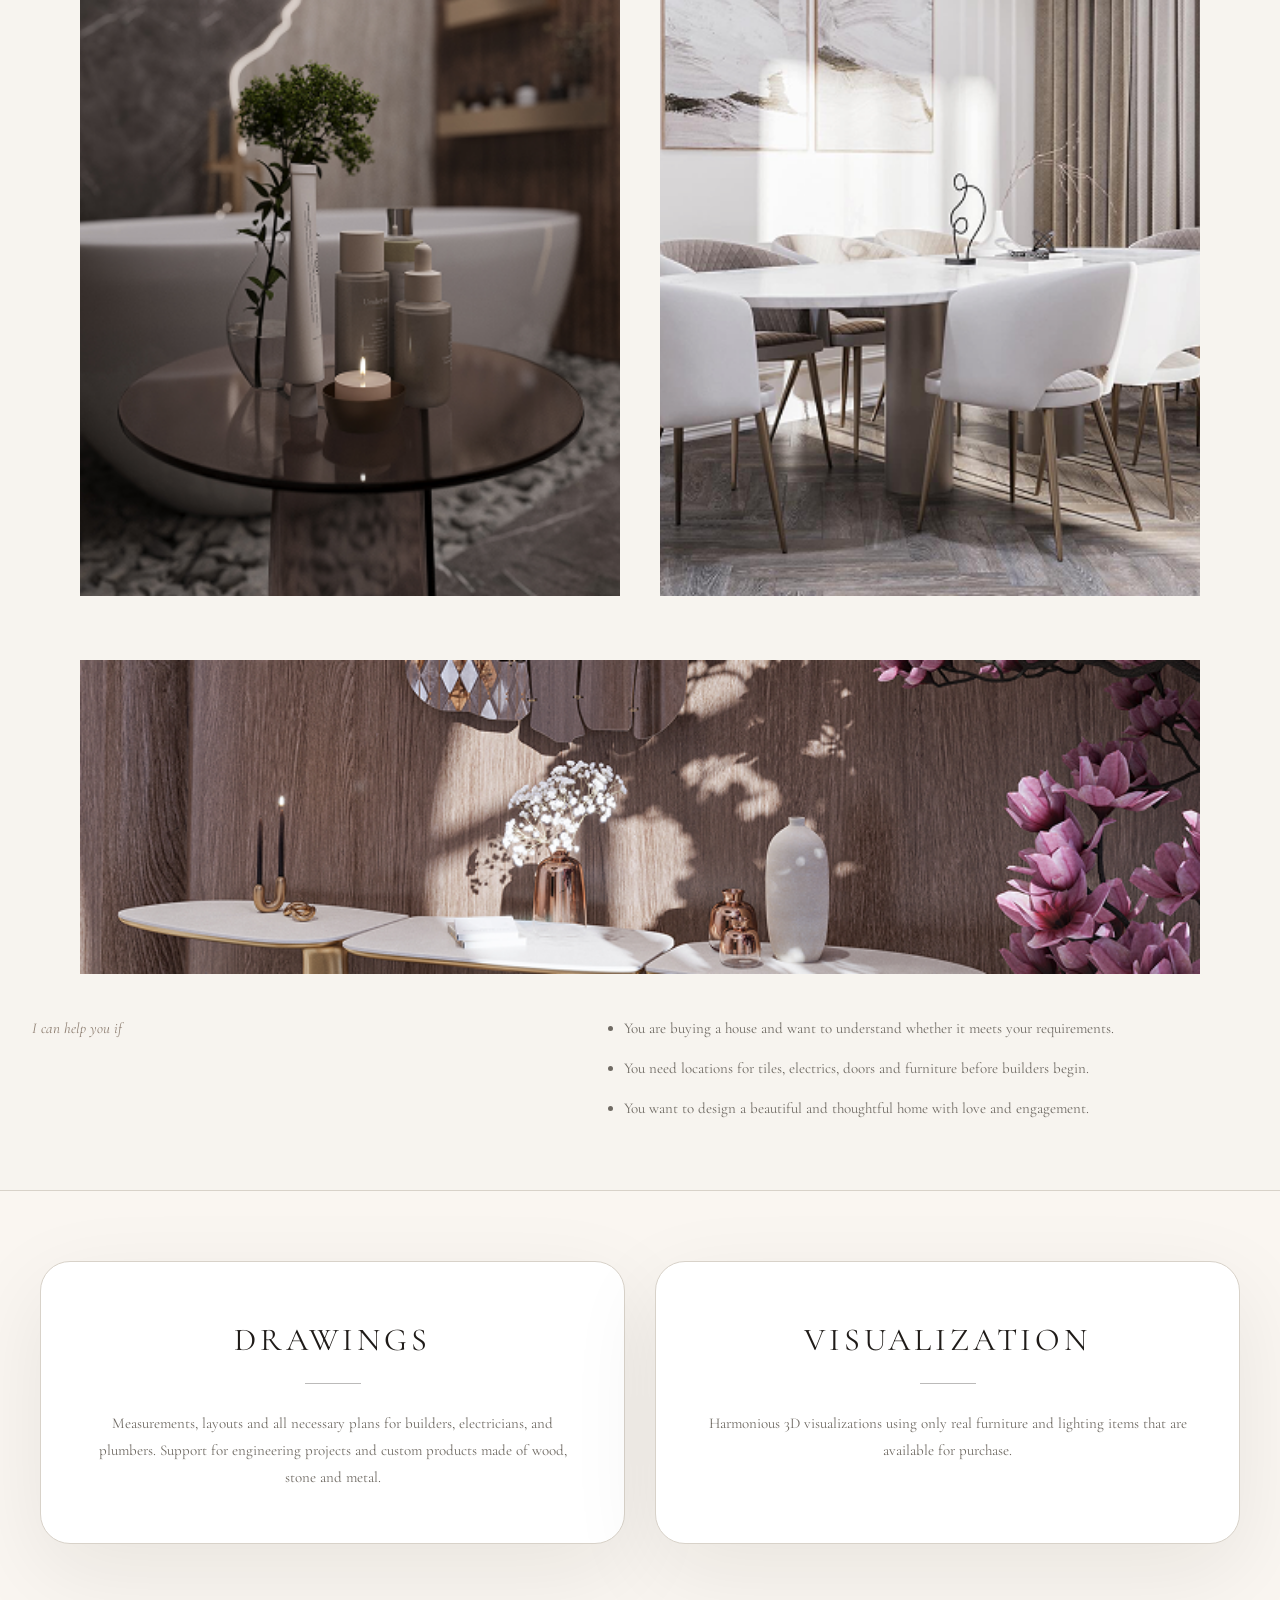
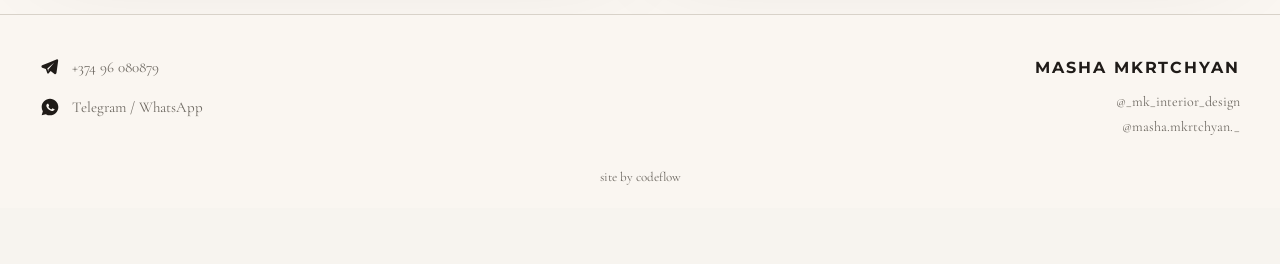
==== commit b8b01696: "Connect EmailJS contact forms" ====
--- a/index.html
+++ b/index.html
@@ -30,8 +30,6 @@
       <section class="hero" id="home" aria-label="Interior design preview">
         <div class="hero-media">
           <img src="assets/slider1.jpg" alt="Light modern lounge interior" data-hero-image decoding="async" />
-          <button class="hero-arrow hero-arrow-left" type="button" data-hero-prev aria-label="Previous hero image">&larr;</button>
-          <button class="hero-arrow hero-arrow-right" type="button" data-hero-next aria-label="Next hero image">&rarr;</button>
         </div>
         <div class="hero-dots" data-hero-dots aria-label="Hero image navigation"></div>
       </section>
@@ -64,7 +62,7 @@
         <div class="masonry-grid">
           <img src="assets/portfolio1.png" alt="Hallway interior with stairs" loading="lazy" decoding="async" />
           <img src="assets/portfolio2.png" alt="Dining area with pendant lights" loading="lazy" decoding="async" />
-          <img src="assets/portfolio3.png" alt="Living room media wall" loading="lazy" decoding="async" />
+          <img class="project-preview-wide" src="assets/portfolio3.png" alt="Living room media wall" loading="lazy" decoding="async" />
         </div>
 
         <div class="quick-help">
--- a/styles.css
+++ b/styles.css
@@ -236,7 +236,6 @@
   transform: scale(1.02);
 }
 
-.hero-arrow,
 .viewer-arrow {
   position: absolute;
   top: 50%;
@@ -253,14 +252,6 @@
   box-shadow: 0 18px 40px rgba(44, 38, 32, 0.12);
 }
 
-.hero-arrow-left {
-  left: 30px;
-}
-
-.hero-arrow-right {
-  right: 30px;
-}
-
 .hero-dots {
   display: flex;
   justify-content: center;
@@ -339,39 +330,50 @@
 .project-teaser-head {
   display: flex;
   justify-content: flex-end;
-  margin-bottom: 26px;
+  width: min(1120px, 100%);
+  margin: 0 auto 10px;
 }
 
 .project-teaser-head a {
   display: inline-flex;
   align-items: center;
-  gap: 10px;
-  padding: 12px 20px;
-  border-radius: 999px;
-  background: rgba(31, 27, 24, 0.08);
+  padding: 0;
   color: var(--text);
-  font-weight: 600;
-  transition: transform 220ms ease, background 220ms ease, box-shadow 220ms ease;
+  font-style: italic;
+  font-size: 15px;
+  font-weight: 400;
+  transition: transform 220ms ease, opacity 220ms ease;
 }
 
 .project-teaser-head a:hover {
   transform: translateX(4px);
-  background: rgba(31, 27, 24, 0.14);
-  box-shadow: 0 16px 38px rgba(31, 27, 24, 0.08);
+  opacity: 0.65;
 }
 
 .masonry-grid {
   display: grid;
-  grid-template-columns: repeat(3, minmax(0, 1fr));
-  gap: 24px;
+  grid-template-columns: repeat(2, minmax(0, 1fr));
+  gap: clamp(32px, 5.6vw, 64px) clamp(28px, 5vw, 40px);
+  width: min(1120px, 100%);
+  margin: 0 auto;
 }
 
 .masonry-grid img {
+  width: 100%;
   min-height: 260px;
+  aspect-ratio: 318 / 503;
   object-fit: cover;
-  border-radius: 24px;
-  box-shadow: 0 20px 60px rgba(25, 21, 18, 0.08);
+  border-radius: 0;
+  box-shadow: none;
   transition: transform 420ms ease, filter 420ms ease;
+}
+
+.masonry-grid .project-preview-wide {
+  grid-column: 1 / -1;
+  min-height: 0;
+  aspect-ratio: 734 / 206;
+  background: transparent;
+  object-fit: contain;
 }
 
 .masonry-grid img:hover {
@@ -1480,7 +1482,7 @@
 
   .masonry-grid img:nth-child(3) {
     grid-column: 1 / -1;
-    max-height: 440px;
+    max-height: none;
     width: 100%;
   }
 
@@ -1595,19 +1597,6 @@
     max-height: none;
   }
 
-  .hero-arrow {
-    width: 38px;
-    height: 38px;
-  }
-
-  .hero-arrow-left {
-    left: 16px;
-  }
-
-  .hero-arrow-right {
-    right: 16px;
-  }
-
   .section-pad {
     padding: 48px 22px;
   }
@@ -1635,8 +1624,12 @@
     grid-column: auto;
     min-height: 0;
     max-height: none;
-    aspect-ratio: 4 / 3;
-    border-radius: 16px;
+    aspect-ratio: 318 / 503;
+  }
+
+  .masonry-grid .project-preview-wide {
+    grid-column: auto;
+    aspect-ratio: 734 / 206;
   }
 
   .project-teaser-head {
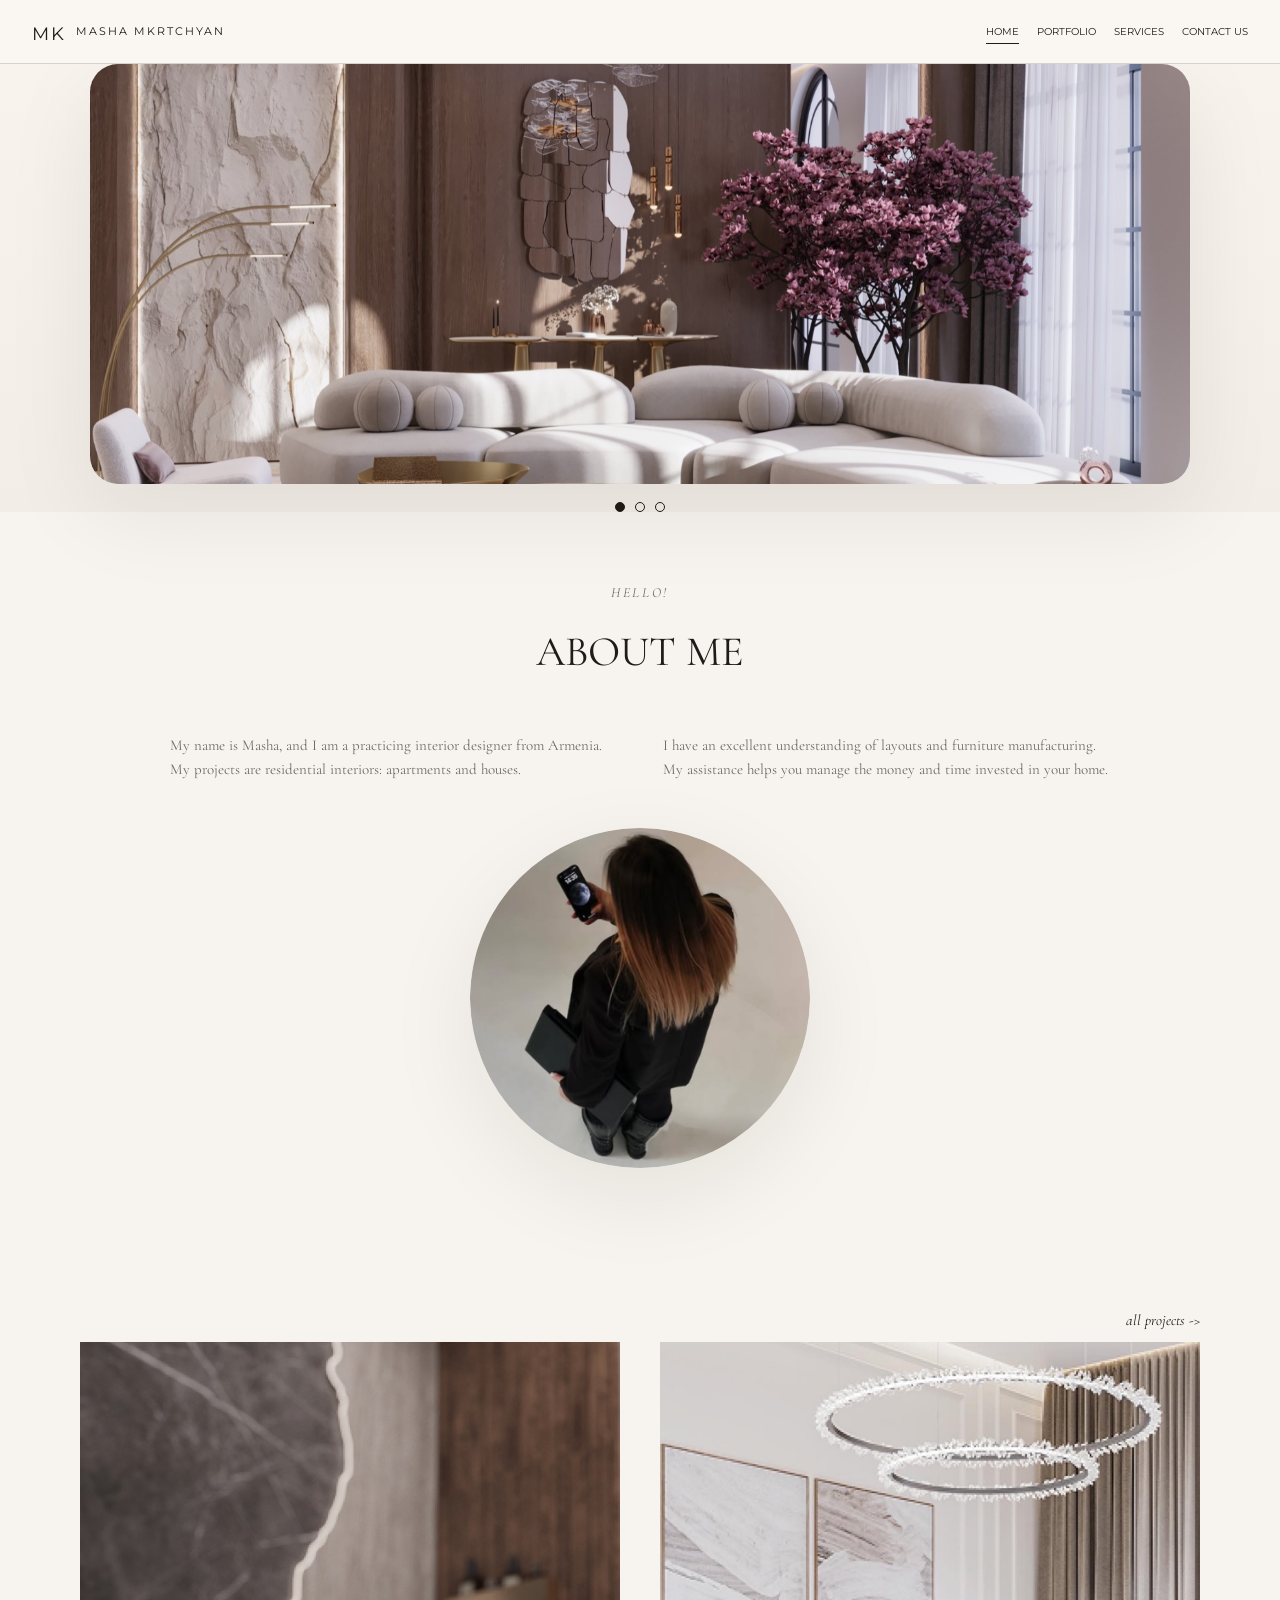
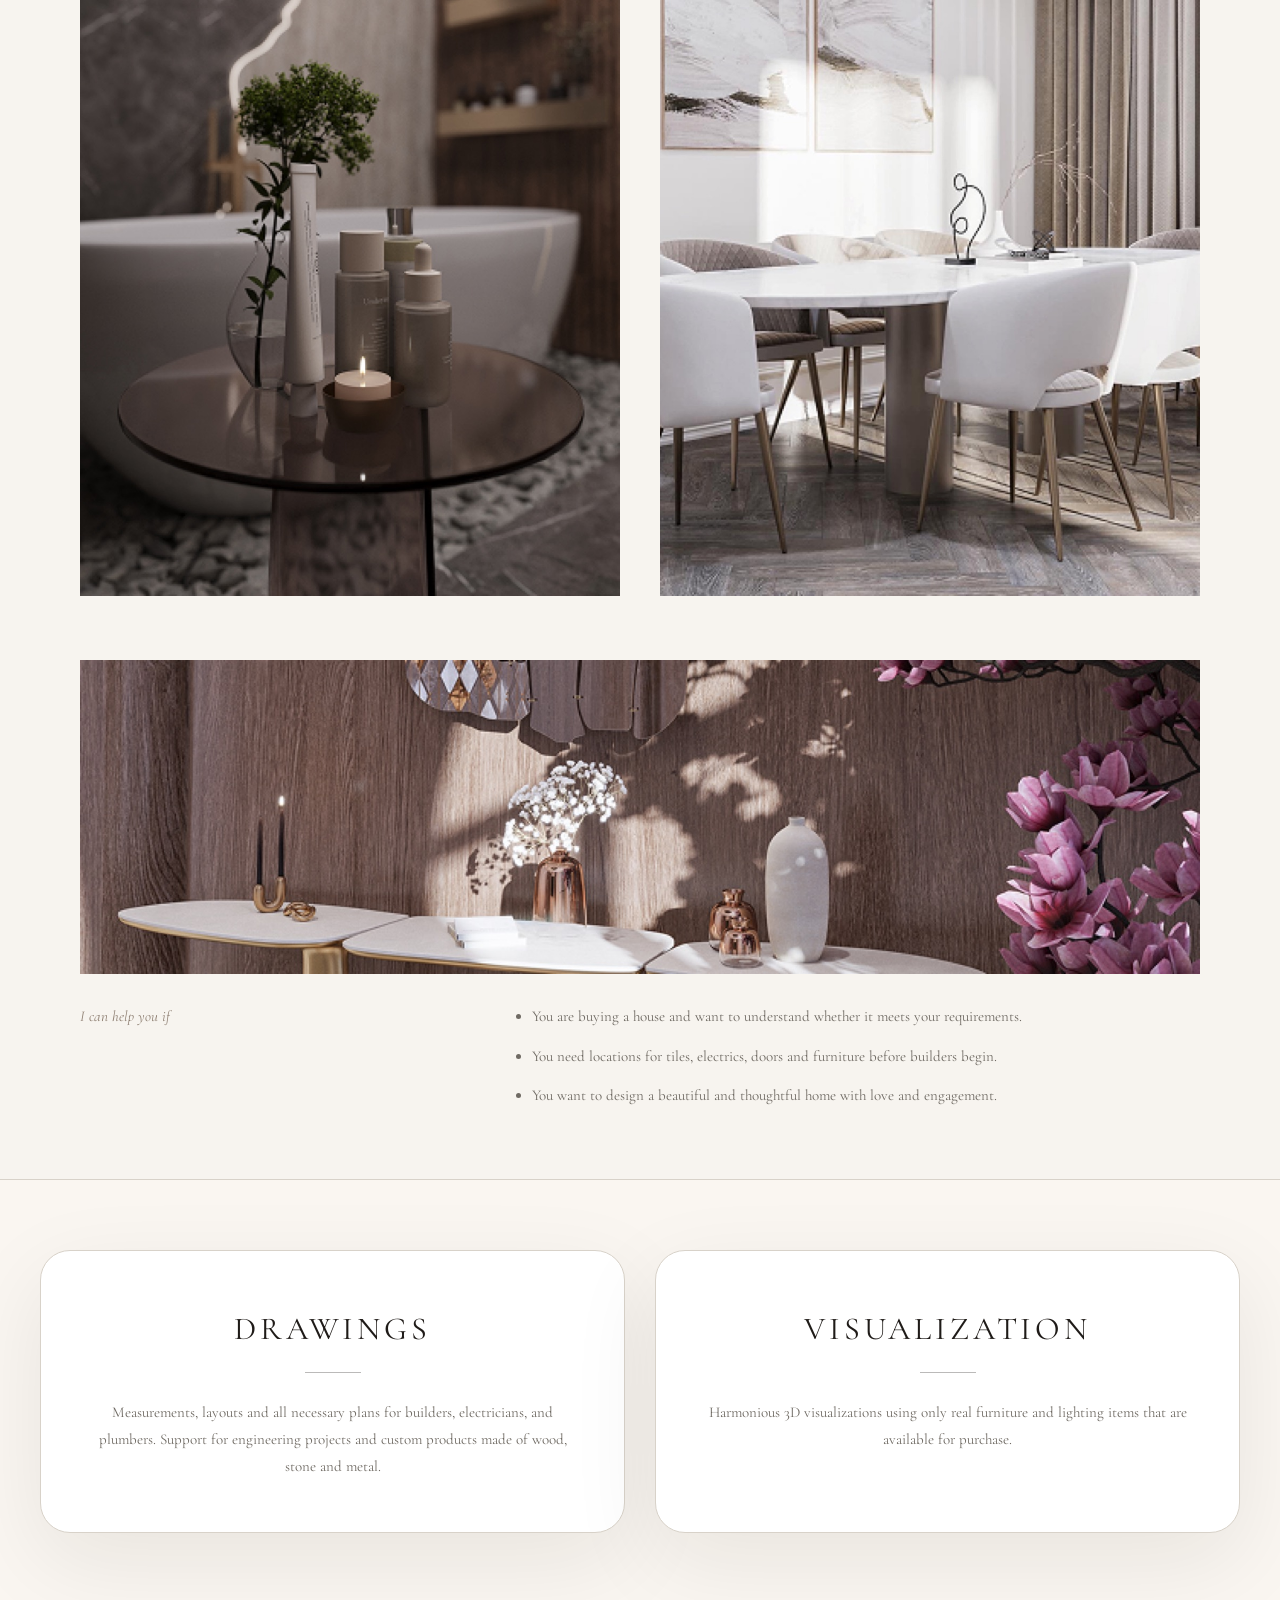
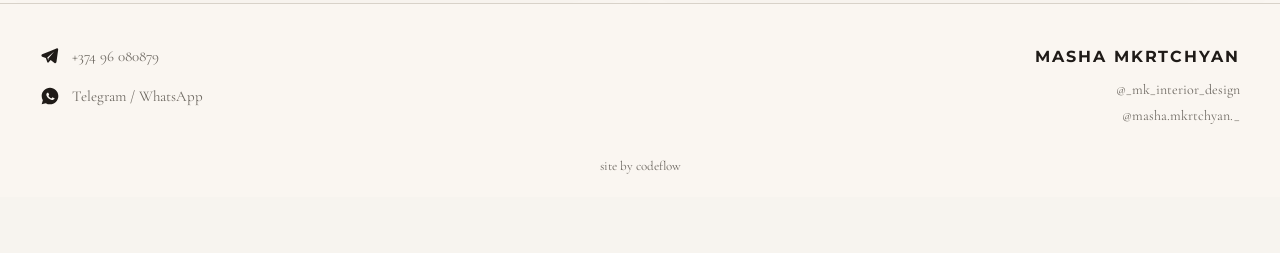
==== commit 2be17146: "Optimize site images" ====
--- a/index.html
+++ b/index.html
@@ -29,7 +29,7 @@
     <main>
       <section class="hero" id="home" aria-label="Interior design preview">
         <div class="hero-media">
-          <img src="assets/slider1.jpg" alt="Light modern lounge interior" data-hero-image decoding="async" />
+          <img src="assets/optimized/slider1.jpg" alt="Light modern lounge interior" data-hero-image decoding="async" />
         </div>
         <div class="hero-dots" data-hero-dots aria-label="Hero image navigation"></div>
       </section>
@@ -51,7 +51,7 @@
           </p>
         </div>
 
-        <img class="profile-photo" src="assets/people.png" alt="Interior project detail" loading="lazy" decoding="async" />
+        <img class="profile-photo" src="assets/optimized/people.jpg" alt="Interior project detail" loading="lazy" decoding="async" />
       </section>
 
       <section class="home-projects section-pad" aria-label="Selected project images">
@@ -60,9 +60,9 @@
         </div>
 
         <div class="masonry-grid">
-          <img src="assets/portfolio1.png" alt="Hallway interior with stairs" loading="lazy" decoding="async" />
-          <img src="assets/portfolio2.png" alt="Dining area with pendant lights" loading="lazy" decoding="async" />
-          <img class="project-preview-wide" src="assets/portfolio3.png" alt="Living room media wall" loading="lazy" decoding="async" />
+          <img src="assets/optimized/portfolio1.jpg" alt="Hallway interior with stairs" loading="lazy" decoding="async" />
+          <img src="assets/optimized/portfolio2.jpg" alt="Dining area with pendant lights" loading="lazy" decoding="async" />
+          <img class="project-preview-wide" src="assets/optimized/portfolio3.jpg" alt="Living room media wall" loading="lazy" decoding="async" />
         </div>
 
         <div class="quick-help">
--- a/styles.css
+++ b/styles.css
@@ -383,9 +383,11 @@
 
 .quick-help {
   display: grid;
-  grid-template-columns: 0.9fr 1.1fr;
-  gap: 48px;
-  margin-top: 42px;
+  grid-template-columns: minmax(160px, 0.35fr) minmax(420px, 0.65fr);
+  gap: clamp(28px, 5vw, 70px);
+  align-items: start;
+  width: min(1120px, 100%);
+  margin: 30px auto 0;
 }
 
 .quick-help p {
@@ -400,10 +402,11 @@
   padding-left: 18px;
   color: var(--muted);
   font-size: 15px;
+  line-height: 1.7;
 }
 
 .quick-help li + li {
-  margin-top: 16px;
+  margin-top: 14px;
 }
 
 .services-panel {
@@ -1614,6 +1617,10 @@
     gap: 24px;
   }
 
+  .quick-help {
+    margin-top: 26px;
+  }
+
   .masonry-grid {
     grid-template-columns: 1fr;
     gap: 18px;
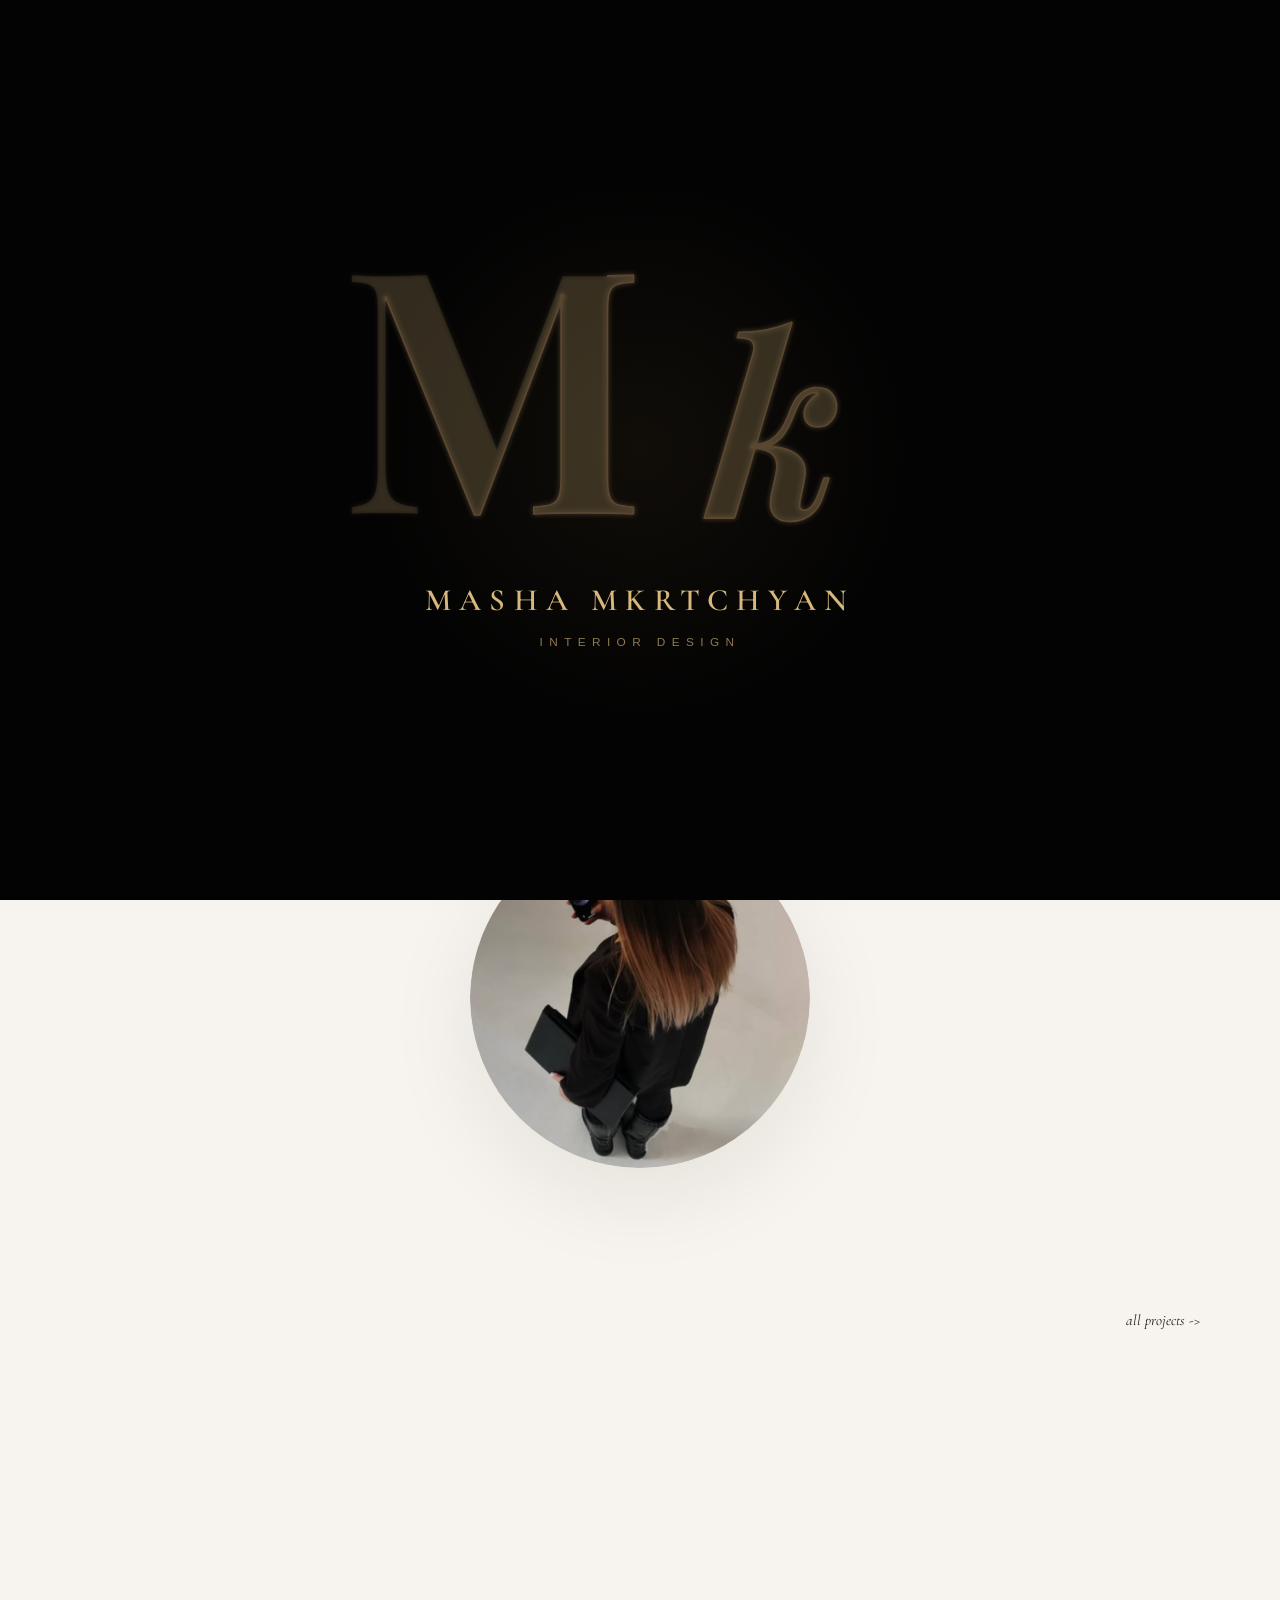
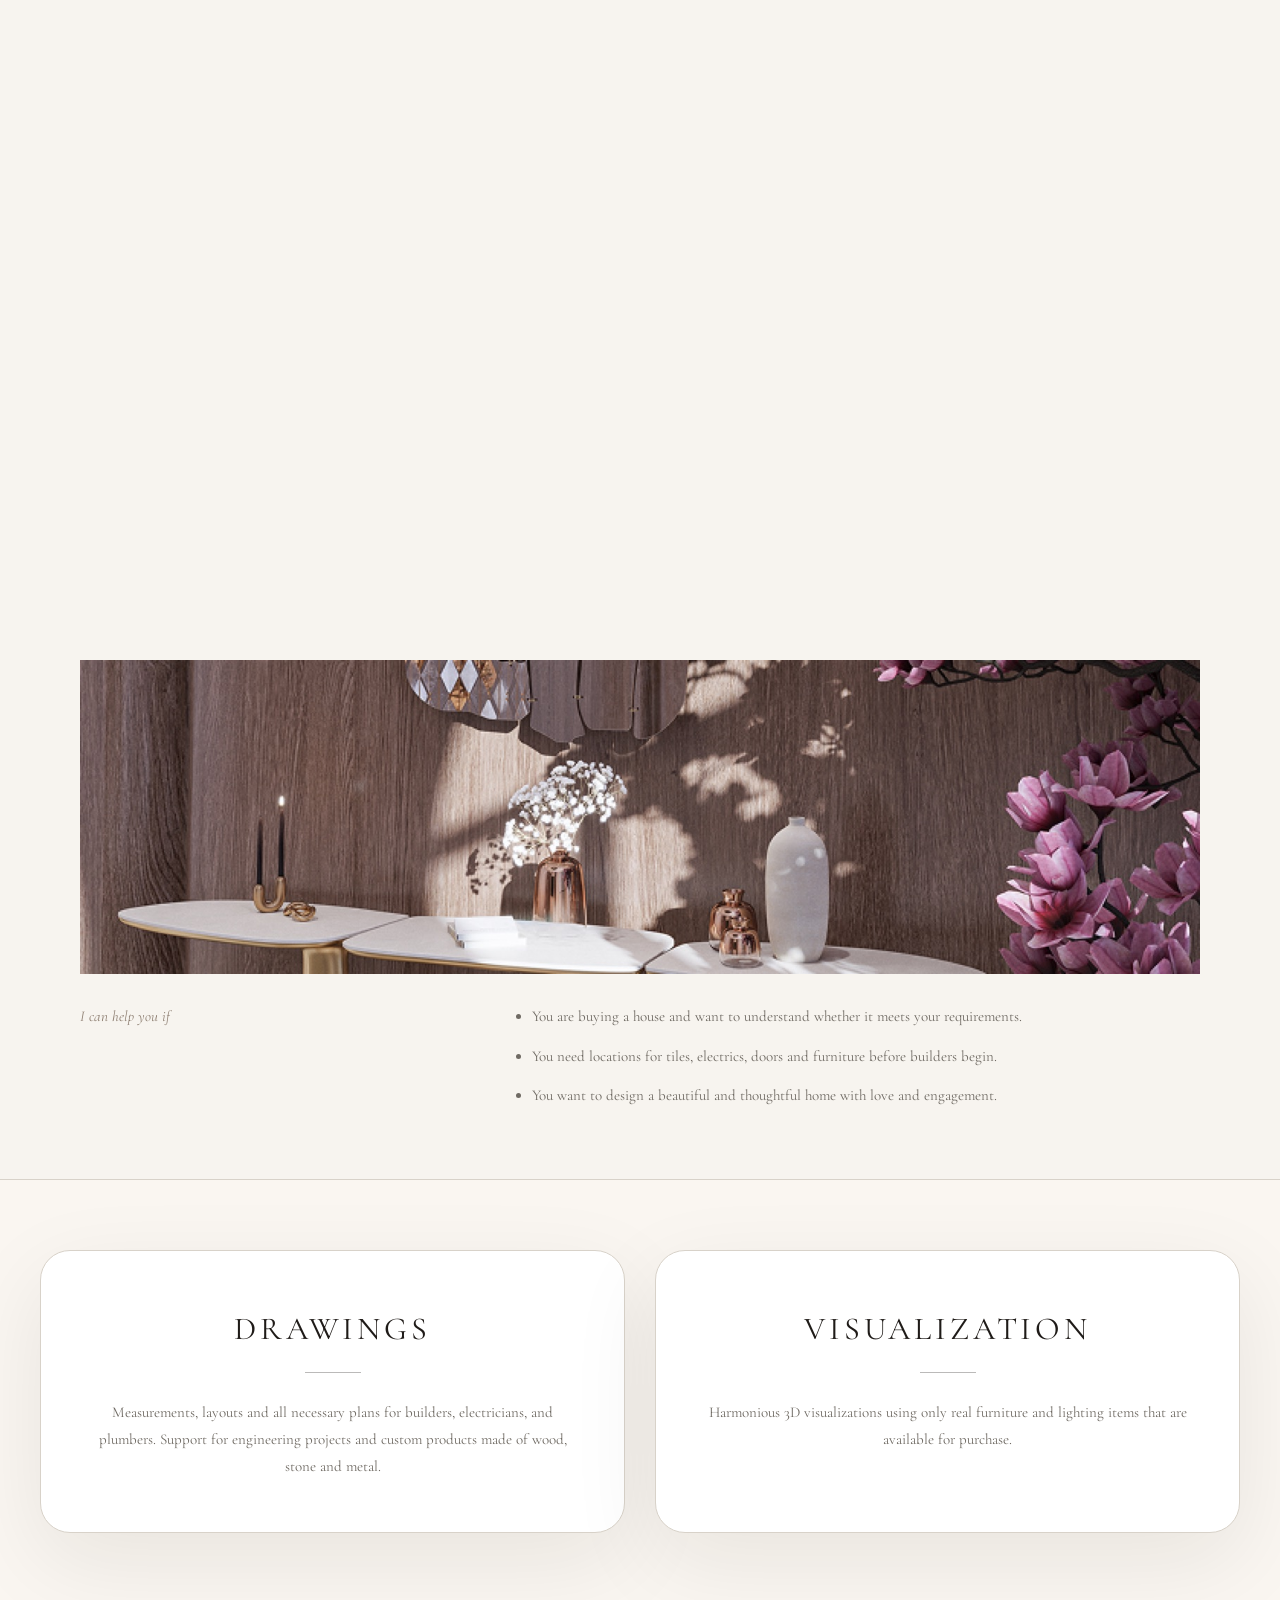
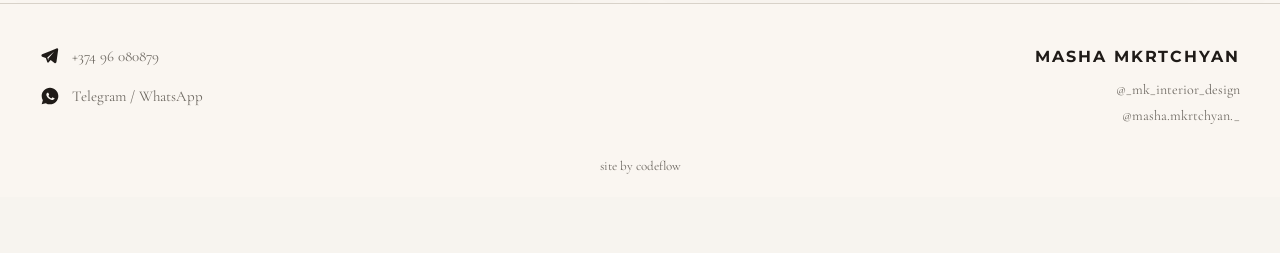
==== commit f0edc220: "Update intro loader and mobile projects" ====
--- a/index.html
+++ b/index.html
@@ -7,6 +7,32 @@
     <link rel="stylesheet" href="styles.css" />
   </head>
   <body>
+    <div id="mk-loader" aria-hidden="true">
+      <svg class="mk-logo" viewBox="0 0 900 560" xmlns="http://www.w3.org/2000/svg">
+        <defs>
+          <linearGradient id="mk-gradient" x1="0" y1="0" x2="900" y2="560">
+            <stop offset="0%" stop-color="#5a4630" />
+            <stop offset="45%" stop-color="#d7b77c" />
+            <stop offset="100%" stop-color="#f3e0b4" />
+          </linearGradient>
+
+          <filter id="mk-glow">
+            <feGaussianBlur stdDeviation="3" result="blur" />
+            <feMerge>
+              <feMergeNode in="blur" />
+              <feMergeNode in="SourceGraphic" />
+            </feMerge>
+          </filter>
+        </defs>
+
+        <text class="mk-letter mk-m" x="120" y="350">M</text>
+        <text class="mk-letter mk-k" x="525" y="355">k</text>
+        <line class="mk-line" x1="315" y1="405" x2="585" y2="405" />
+        <text class="mk-title" x="450" y="455" text-anchor="middle">MASHA MKRTCHYAN</text>
+        <text class="mk-subtitle" x="450" y="495" text-anchor="middle">INTERIOR DESIGN</text>
+      </svg>
+    </div>
+
     <header class="site-header" data-header>
       <a class="brand" href="#home" aria-label="Masha Mkrtchyan home">
         <span class="brand-mark">MK</span>
@@ -120,6 +146,7 @@
     </main>
 
  
+    <script src="https://cdnjs.cloudflare.com/ajax/libs/gsap/3.12.5/gsap.min.js"></script>
     <script src="script.js"></script>
   </body>
 </html>
--- a/styles.css
+++ b/styles.css
@@ -1,4 +1,4 @@
-@import url("https://fonts.googleapis.com/css2?family=Cormorant+Garamond:ital,wght@0,300;0,400;1,300;1,400;1,500&family=Montserrat:wght@400;500;600&display=swap");
+@import url("https://fonts.googleapis.com/css2?family=Cormorant+Garamond:ital,wght@0,300;0,400;0,500;0,600;1,300;1,400;1,500&family=Montserrat:wght@400;500;600&family=Playfair+Display:wght@500;600;700&display=swap");
 
 :root {
   --bg: #f7f4ef;
@@ -37,6 +37,84 @@
   animation: pageFadeIn 520ms ease both;
 }
 
+body.is-dialog-open {
+  overflow: hidden;
+}
+
+body.loading {
+  overflow: hidden;
+}
+
+#mk-loader {
+  position: fixed;
+  inset: 0;
+  z-index: 999999;
+  display: flex;
+  align-items: center;
+  justify-content: center;
+  background:
+    radial-gradient(circle at center, rgba(180, 140, 80, 0.08), transparent 35%),
+    #030303;
+  transition: opacity 600ms ease, visibility 600ms ease;
+}
+
+#mk-loader.is-hidden {
+  visibility: hidden;
+  opacity: 0;
+  pointer-events: none;
+}
+
+.mk-logo {
+  width: min(820px, 92vw);
+  height: auto;
+  overflow: visible;
+}
+
+.mk-letter {
+  font-family: "Playfair Display", Georgia, serif;
+  fill: rgba(215, 183, 124, 0);
+  stroke: url(#mk-gradient);
+  stroke-width: 2.4;
+  stroke-linejoin: round;
+  filter: url(#mk-glow);
+  opacity: 0;
+}
+
+.mk-m {
+  font-size: 370px;
+  font-weight: 600;
+}
+
+.mk-k {
+  font-size: 270px;
+  font-weight: 600;
+  font-style: italic;
+}
+
+.mk-line {
+  stroke: url(#mk-gradient);
+  stroke-width: 1.4;
+  opacity: 0;
+  transform-origin: center;
+}
+
+.mk-title {
+  font-family: "Cormorant Garamond", Georgia, serif;
+  font-size: 34px;
+  font-weight: 600;
+  letter-spacing: 9px;
+  fill: #d7b77c;
+  opacity: 0;
+}
+
+.mk-subtitle {
+  font-family: Arial, sans-serif;
+  font-size: 13px;
+  letter-spacing: 7px;
+  fill: rgba(215, 183, 124, 0.65);
+  opacity: 0;
+}
+
 img {
   display: block;
   max-width: 100%;
@@ -556,10 +634,12 @@
 
 .order-dialog {
   position: fixed;
-  top: 50%;
-  left: 50%;
+  inset: 50% auto auto 50%;
+  margin: 0;
   transform: translate(-50%, -50%);
   width: min(620px, calc(100vw - 32px));
+  max-height: min(90vh, 760px);
+  overflow-y: auto;
   padding: 0;
   background: transparent;
   border: 0;
@@ -825,35 +905,46 @@
   outline-offset: 6px;
 }
 
-.portfolio-project-link::after {
-  position: absolute;
-  right: 16px;
-  bottom: 16px;
-  padding: 8px 12px;
-  color: #fff;
-  background: rgba(31, 27, 24, 0.72);
-  font-family: var(--sans);
-  font-size: 10px;
-  letter-spacing: 0.12em;
-  text-transform: uppercase;
-  opacity: 0;
-  transform: translateY(8px);
-  transition: opacity 260ms ease, transform 260ms ease;
-  content: "View project";
-}
-
 .portfolio-project-link::before {
   position: absolute;
   inset: 0;
   z-index: 1;
-  background: linear-gradient(180deg, transparent 54%, rgba(0, 0, 0, 0.18));
-  opacity: 0;
+  background: linear-gradient(180deg, transparent 42%, rgba(0, 0, 0, 0.62));
+  opacity: 0.88;
   transition: opacity 320ms ease;
   content: "";
 }
 
-.portfolio-project-link::after {
+.portfolio-caption {
+  position: absolute;
+  right: 18px;
+  bottom: 18px;
+  left: 18px;
   z-index: 2;
+  display: grid;
+  gap: 5px;
+  color: #fff;
+  text-shadow: 0 8px 24px rgba(0, 0, 0, 0.34);
+  transform: translateY(6px);
+  transition: transform 260ms ease, opacity 260ms ease;
+}
+
+.portfolio-caption strong {
+  font-family: var(--serif);
+  font-size: clamp(20px, 2.6vw, 30px);
+  font-style: italic;
+  font-weight: 400;
+  line-height: 1;
+}
+
+.portfolio-caption small {
+  max-width: 240px;
+  font-family: var(--sans);
+  font-size: 10px;
+  line-height: 1.45;
+  letter-spacing: 0.12em;
+  text-transform: uppercase;
+  opacity: 0.88;
 }
 
 .portfolio-page .portfolio-grid img,
@@ -864,15 +955,14 @@
   transition: filter 420ms ease, transform 420ms ease;
 }
 
-.portfolio-project-link:hover::after,
-.portfolio-project-link:focus-visible::after {
-  opacity: 1;
-  transform: translateY(0);
-}
-
 .portfolio-project-link:hover::before,
 .portfolio-project-link:focus-visible::before {
-  opacity: 1;
+  opacity: 0.72;
+}
+
+.portfolio-project-link:hover .portfolio-caption,
+.portfolio-project-link:focus-visible .portfolio-caption {
+  transform: translateY(0);
 }
 
 .portfolio-project-link:hover img,
@@ -1604,6 +1694,14 @@
     padding: 48px 22px;
   }
 
+  .about.section-pad {
+    padding: 38px 22px 30px;
+  }
+
+  .home-projects.section-pad {
+    padding-top: 30px;
+  }
+
   .about-copy,
   .quick-help,
   .services-grid,
@@ -1621,22 +1719,27 @@
     margin-top: 26px;
   }
 
+  .about-copy {
+    margin: 22px auto 0;
+  }
+
+  .profile-photo {
+    display: none;
+  }
+
   .masonry-grid {
     grid-template-columns: 1fr;
-    gap: 18px;
+    gap: 22px;
   }
 
   .masonry-grid img,
-  .masonry-grid img:nth-child(3) {
+  .masonry-grid img:nth-child(3),
+  .masonry-grid .project-preview-wide {
     grid-column: auto;
     min-height: 0;
     max-height: none;
-    aspect-ratio: 318 / 503;
-  }
-
-  .masonry-grid .project-preview-wide {
-    grid-column: auto;
-    aspect-ratio: 734 / 206;
+    aspect-ratio: 16 / 10;
+    object-fit: cover;
   }
 
   .project-teaser-head {
@@ -1779,6 +1882,10 @@
     width: min(280px, 86vw);
   }
 
+  .masonry-grid {
+    grid-template-columns: 1fr;
+  }
+
   .project-teaser-head a {
     width: 100%;
     justify-content: center;
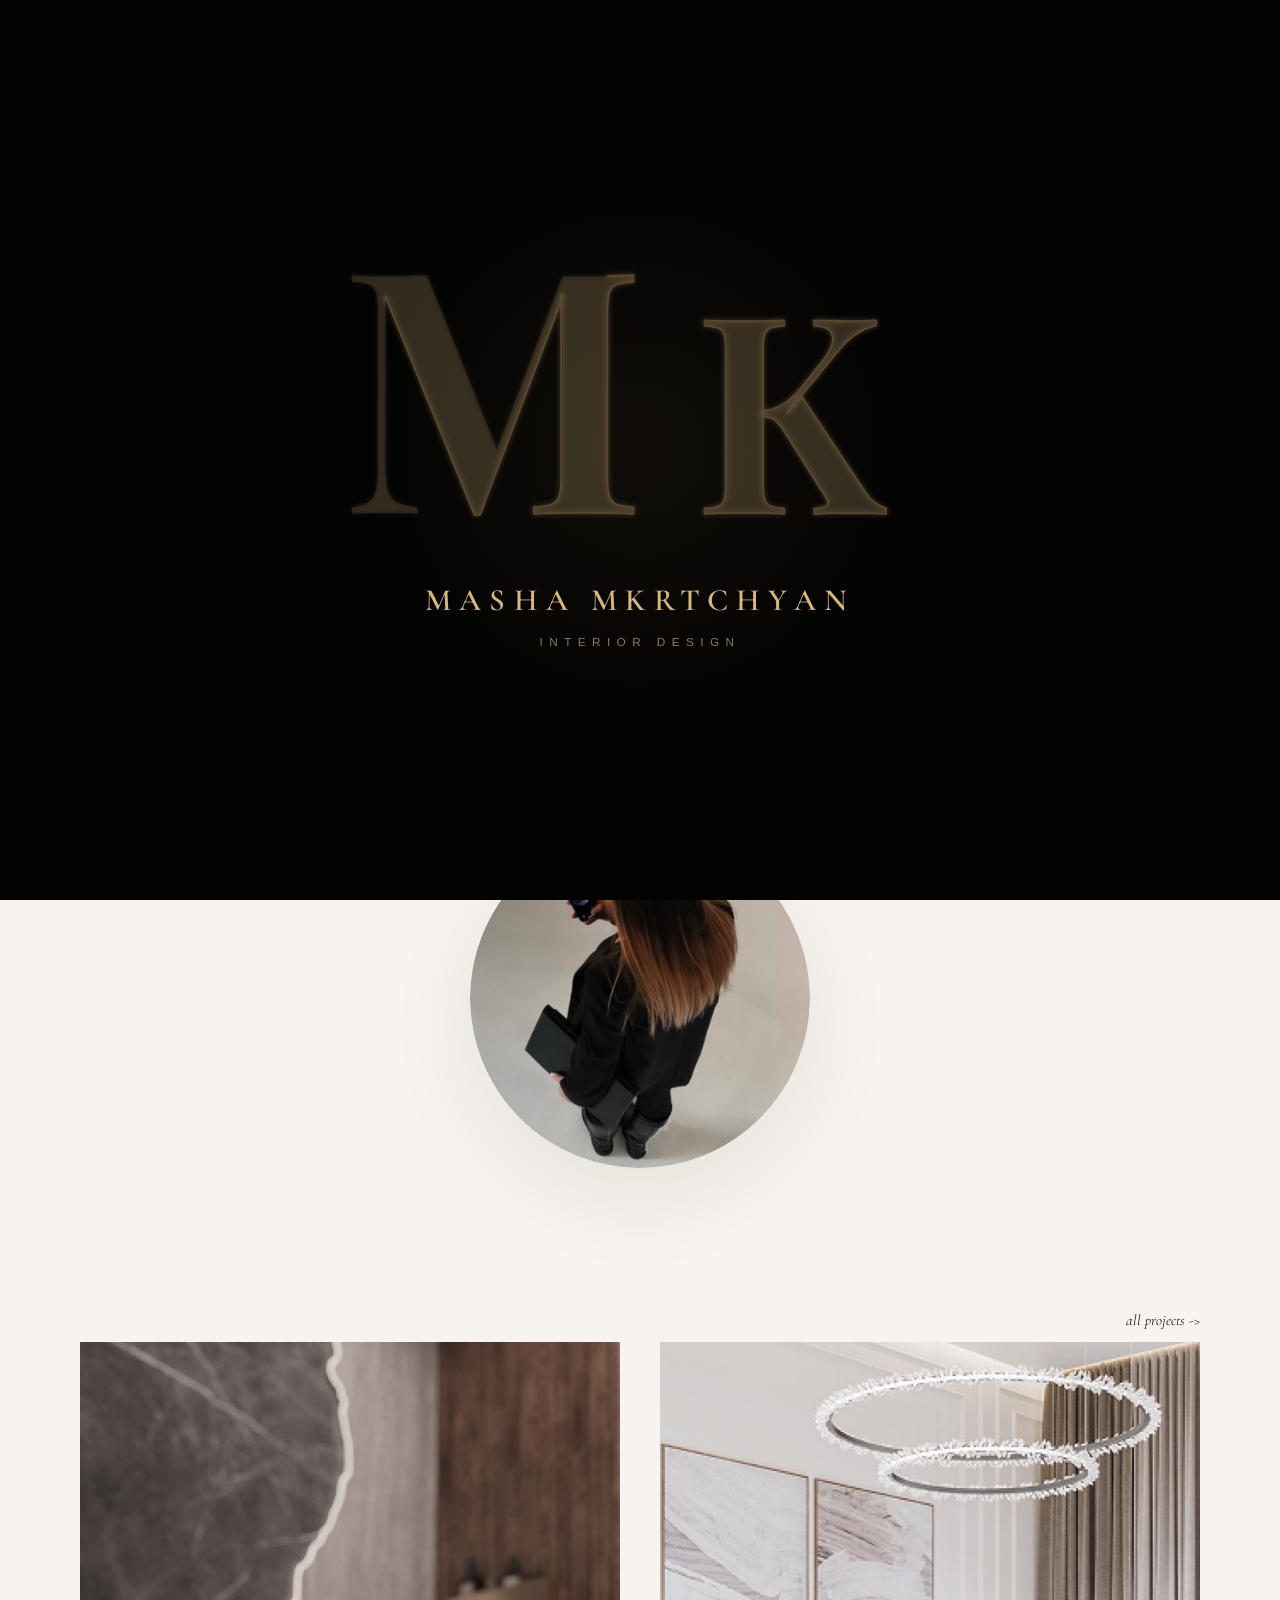
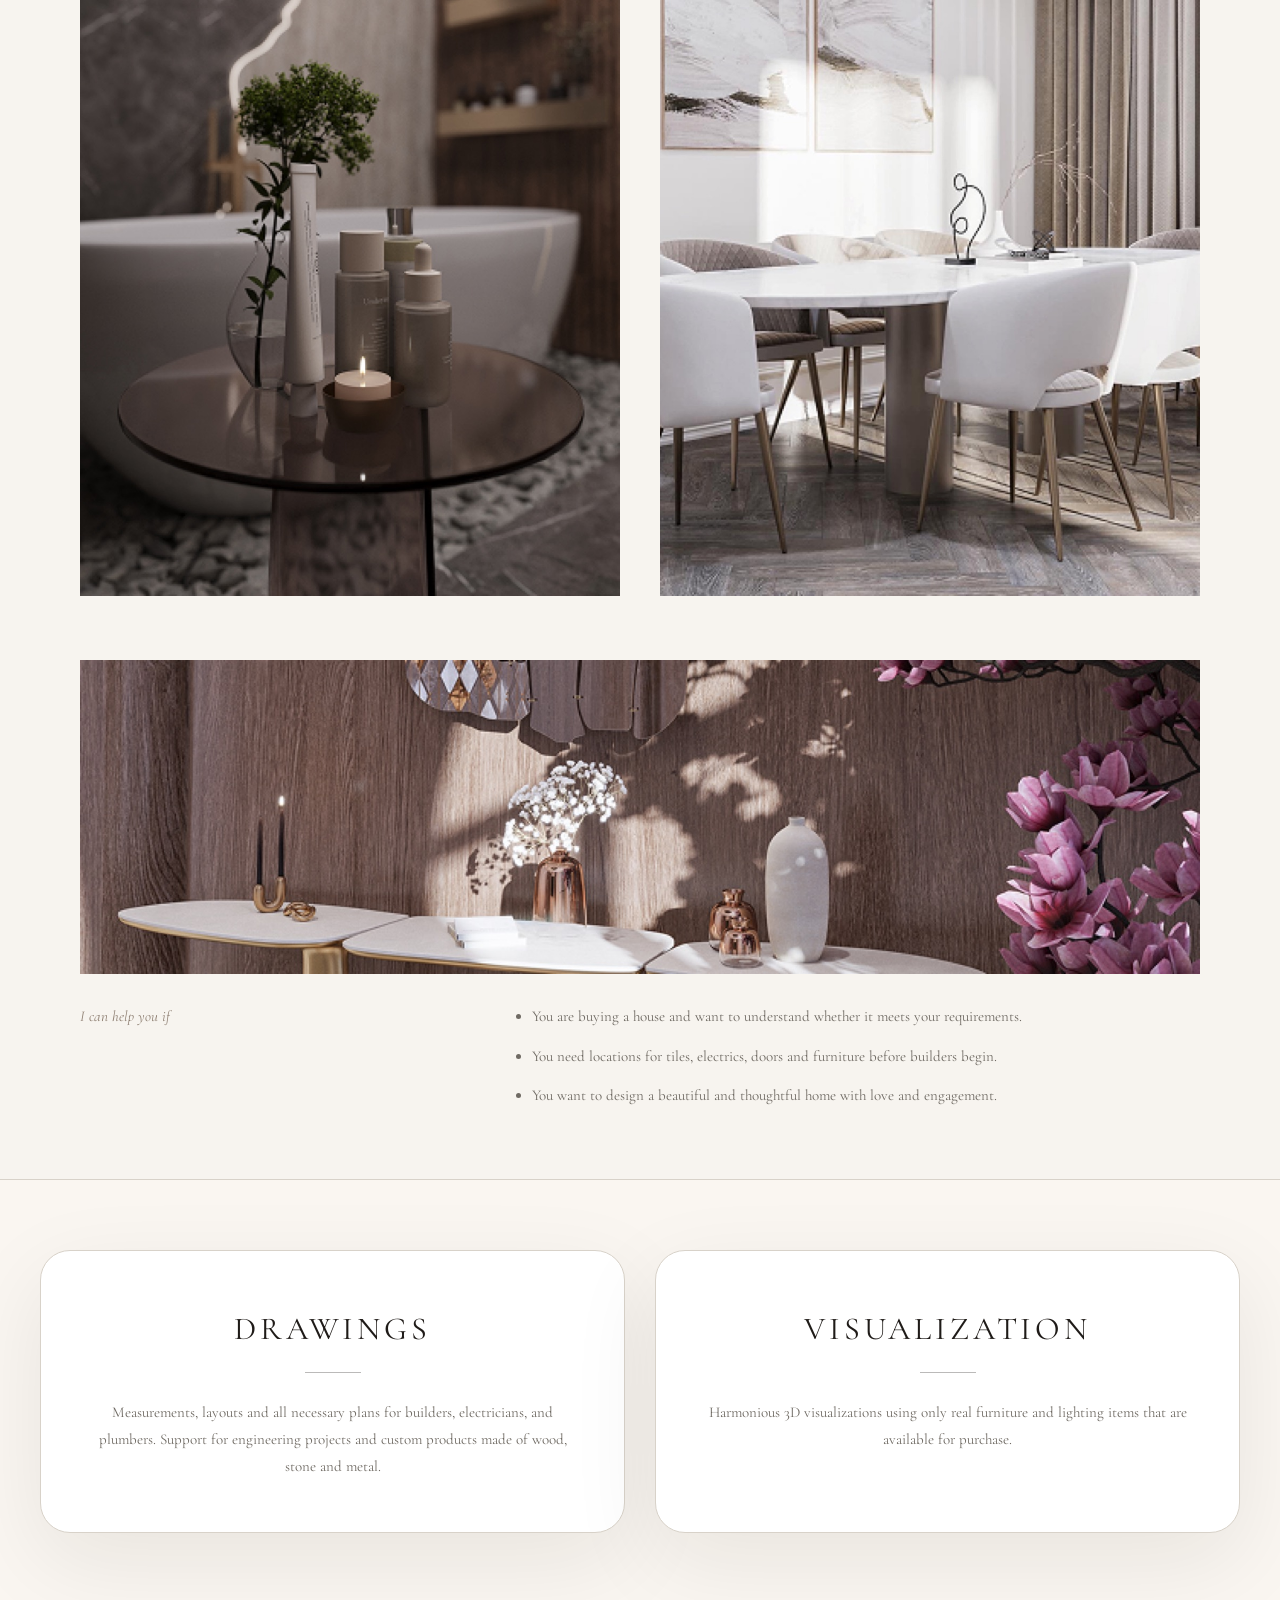
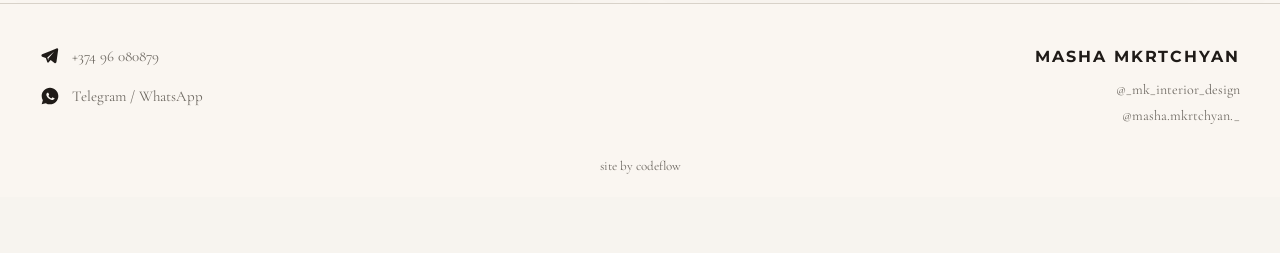
==== commit cadd30bf: "Fix intro logo K and session display" ====
--- a/index.html
+++ b/index.html
@@ -26,7 +26,7 @@
         </defs>
 
         <text class="mk-letter mk-m" x="120" y="350">M</text>
-        <text class="mk-letter mk-k" x="525" y="355">k</text>
+        <text class="mk-letter mk-k" x="510" y="350">K</text>
         <line class="mk-line" x1="315" y1="405" x2="585" y2="405" />
         <text class="mk-title" x="450" y="455" text-anchor="middle">MASHA MKRTCHYAN</text>
         <text class="mk-subtitle" x="450" y="495" text-anchor="middle">INTERIOR DESIGN</text>
--- a/styles.css
+++ b/styles.css
@@ -80,15 +80,33 @@
   opacity: 0;
 }
 
+#mk-loader.is-static .mk-letter {
+  fill: rgba(215, 183, 124, 0.12);
+  stroke-width: 1.8;
+  opacity: 1;
+  animation: mkStaticLogoIn 720ms ease both;
+}
+
+#mk-loader.is-static .mk-line {
+  opacity: 0.8;
+  animation: mkStaticLogoIn 720ms ease 160ms both;
+}
+
+#mk-loader.is-static .mk-title,
+#mk-loader.is-static .mk-subtitle {
+  opacity: 1;
+  animation: mkStaticLogoIn 720ms ease 240ms both;
+}
+
 .mk-m {
   font-size: 370px;
   font-weight: 600;
 }
 
 .mk-k {
-  font-size: 270px;
+  font-size: 300px;
   font-weight: 600;
-  font-style: italic;
+  font-style: normal;
 }
 
 .mk-line {
@@ -163,6 +181,20 @@
   to {
     opacity: 1;
     transform: translateY(0) scale(1);
+  }
+}
+
+@keyframes mkStaticLogoIn {
+  from {
+    opacity: 0;
+    transform: translateY(12px) scale(0.97);
+    filter: blur(5px);
+  }
+
+  to {
+    opacity: 1;
+    transform: translateY(0) scale(1);
+    filter: blur(0);
   }
 }
 
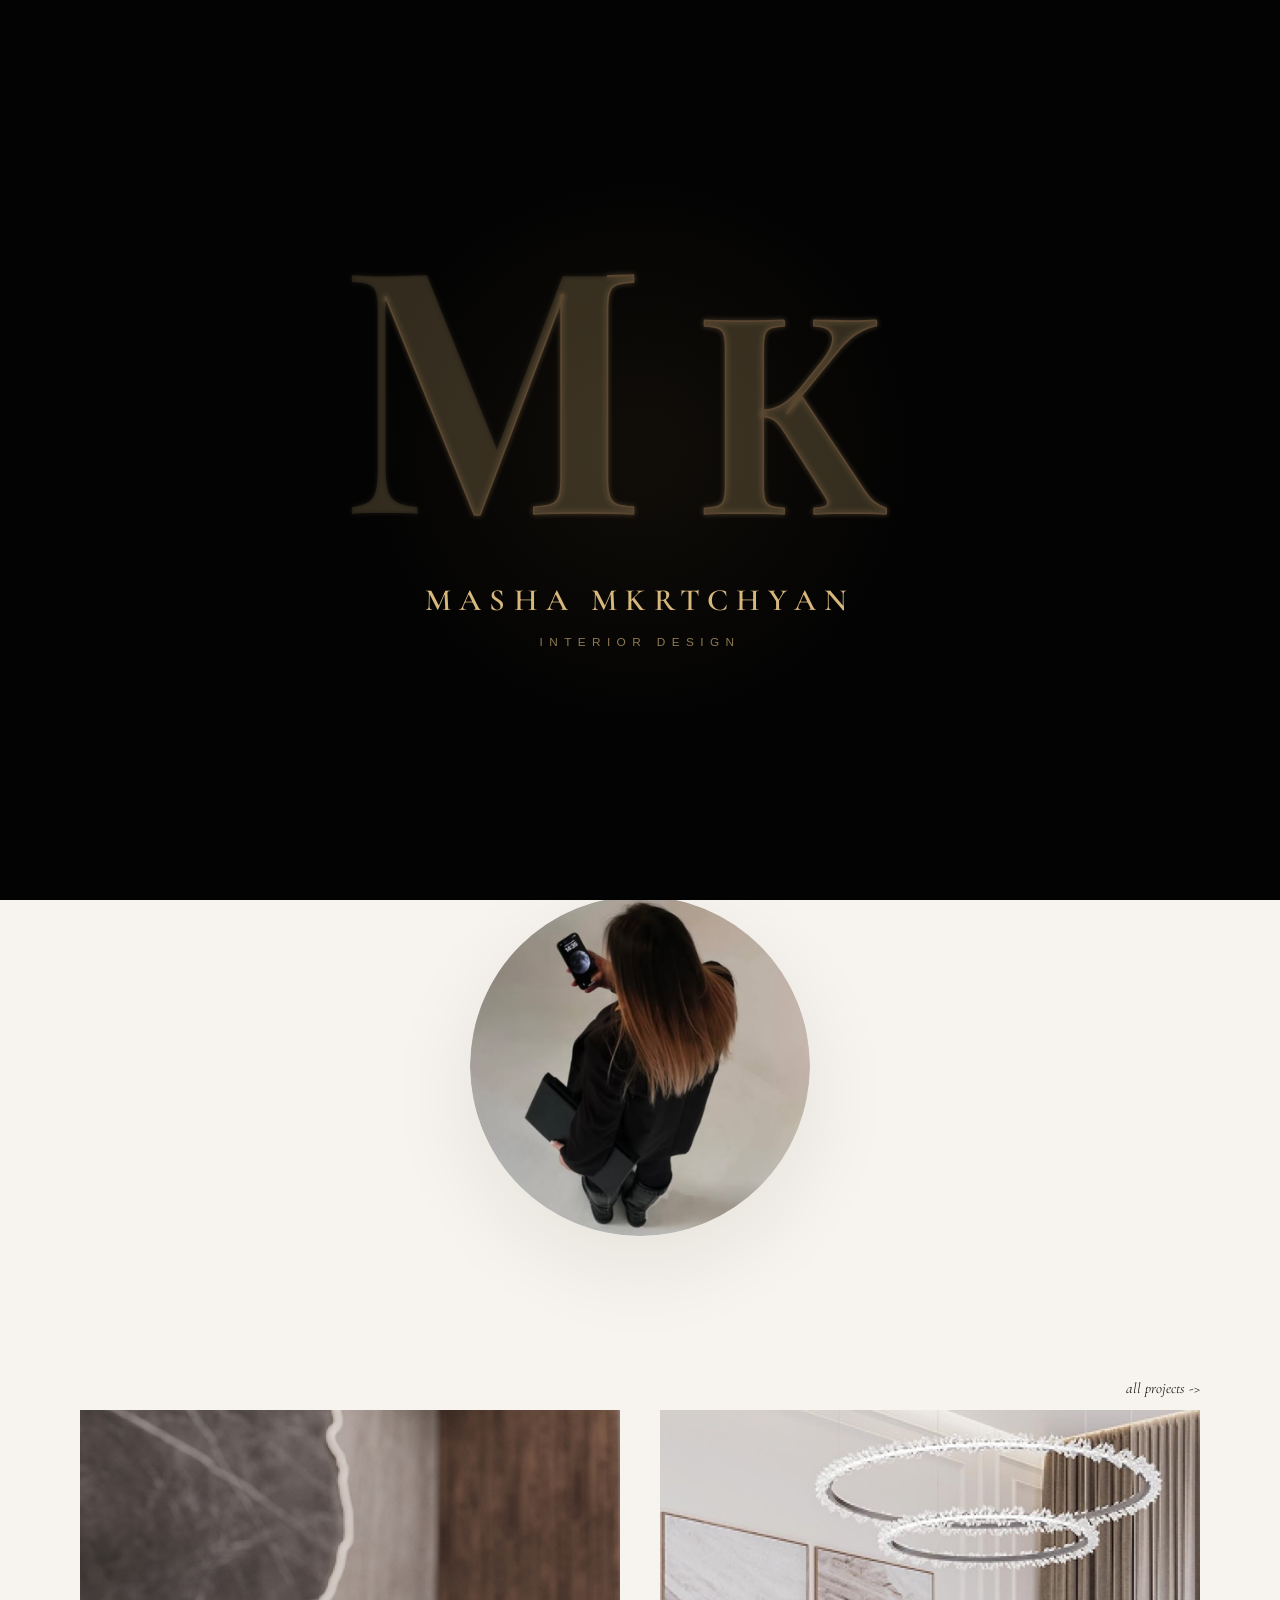
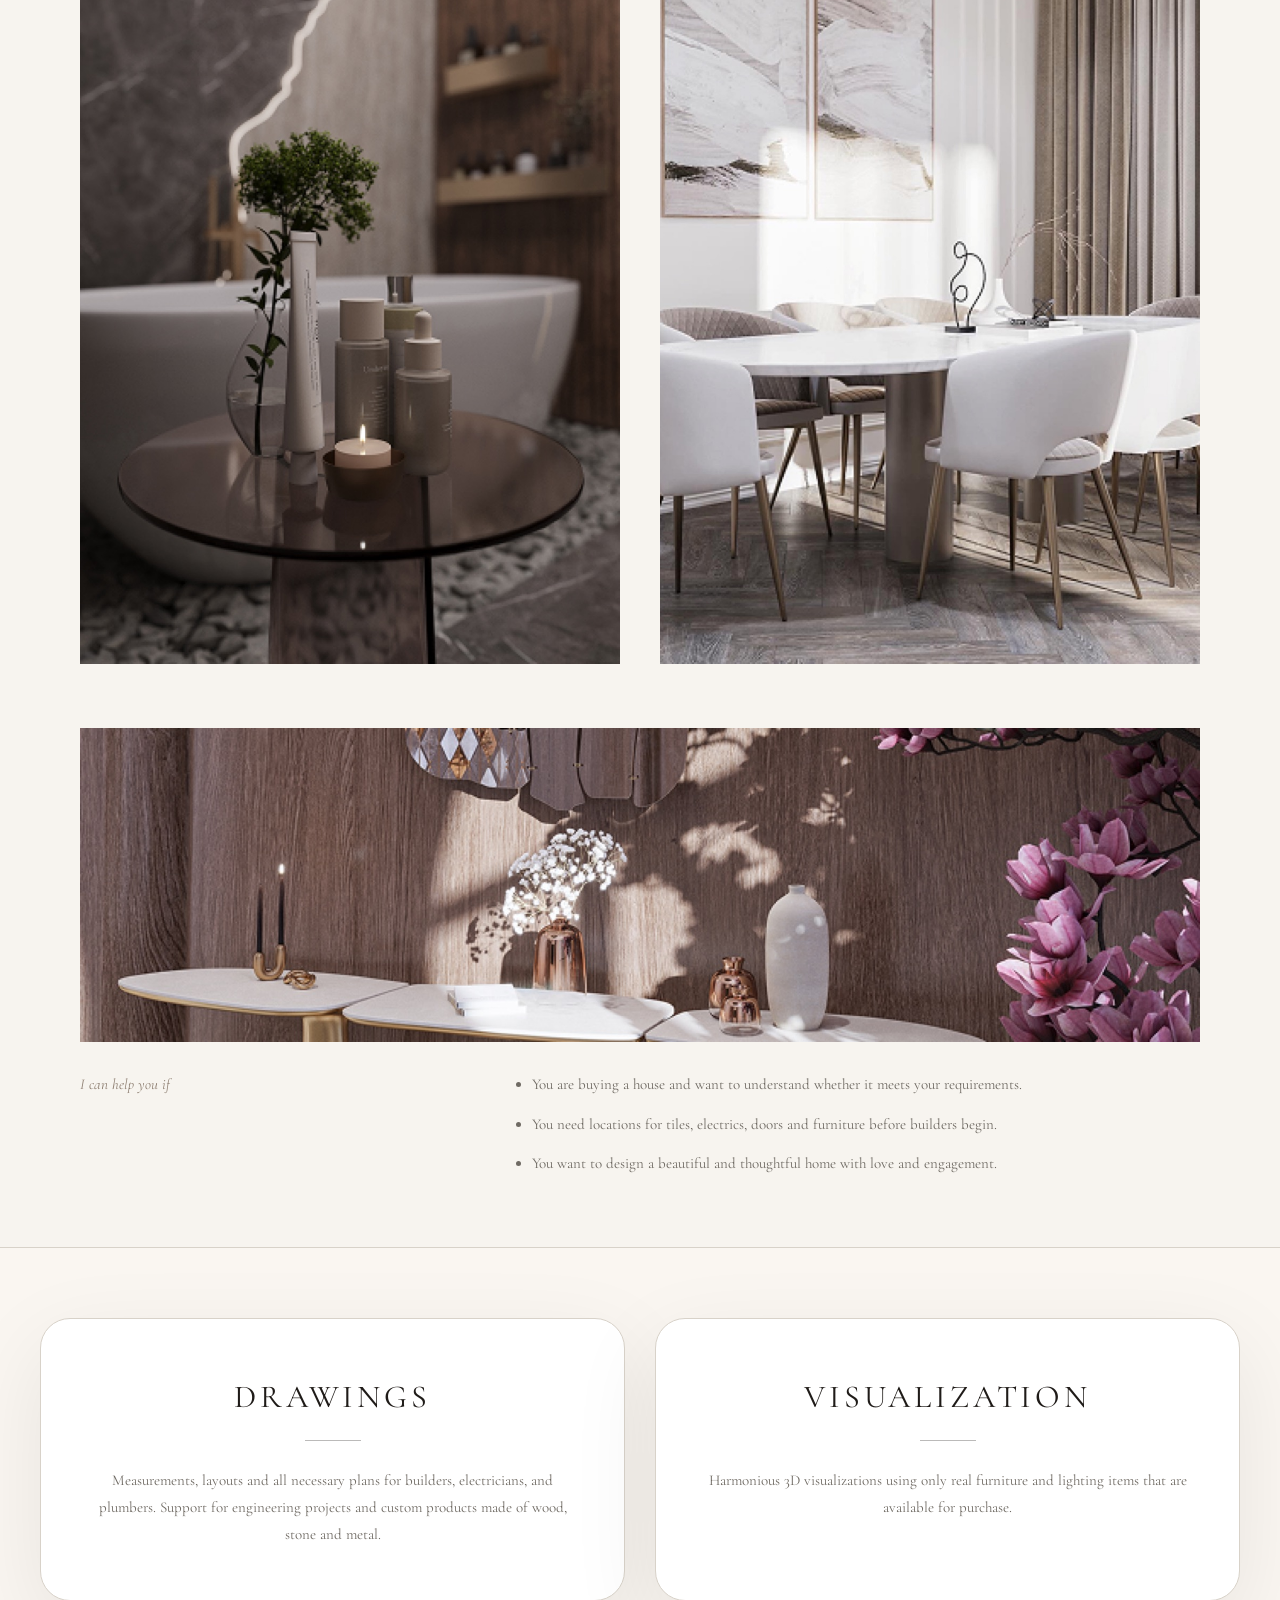
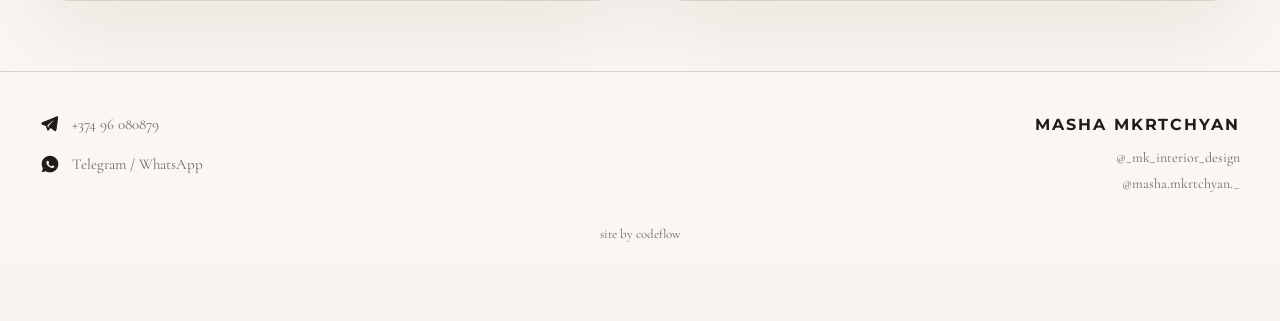
==== commit f7cb8b7b: "Crop home slider images" ====
--- a/index.html
+++ b/index.html
@@ -55,7 +55,7 @@
     <main>
       <section class="hero" id="home" aria-label="Interior design preview">
         <div class="hero-media">
-          <img src="assets/optimized/slider1.jpg" alt="Light modern lounge interior" data-hero-image decoding="async" />
+          <img src="assets/optimized/slider1.jpg" alt="Interior design project preview" data-hero-image decoding="async" />
         </div>
         <div class="hero-dots" data-hero-dots aria-label="Hero image navigation"></div>
       </section>
--- a/styles.css
+++ b/styles.css
@@ -322,28 +322,28 @@
 
 .hero-media {
   position: relative;
-  width: min(1100px, 100%);
-  min-height: 340px;
-  max-height: 420px;
-  margin: 0 auto;
+  width: 100%;
+  aspect-ratio: 1600 / 610;
+  margin: 0;
   overflow: hidden;
   display: grid;
   place-items: center;
   background: var(--surface);
-  border-radius: 28px;
-  box-shadow: var(--shadow);
+  border-radius: 0;
+  box-shadow: none;
 }
 
 .hero-media img {
   width: 100%;
-  min-height: 340px;
-  max-height: 420px;
+  height: 100%;
+  min-height: 0;
+  max-height: none;
   object-fit: cover;
-  transition: transform 500ms ease;
+  transition: opacity 340ms ease, transform 500ms ease;
 }
 
 .hero-media:hover img {
-  transform: scale(1.02);
+  transform: scale(1.01);
 }
 
 .viewer-arrow {
@@ -1711,15 +1711,13 @@
 
   .hero-media {
     width: 100%;
-    min-height: 320px;
-    max-height: none;
+    aspect-ratio: 2 / 1;
     border-radius: 0;
   }
 
   .hero-media img {
-    height: 320px;
-    min-height: 320px;
-    max-height: none;
+    height: 100%;
+    min-height: 0;
   }
 
   .section-pad {
@@ -1899,12 +1897,6 @@
     white-space: nowrap;
   }
 
-  .hero-media,
-  .hero-media img {
-    min-height: 280px;
-    height: 280px;
-  }
-
   .section-heading h1,
   .section-title h2 {
     font-size: 28px;
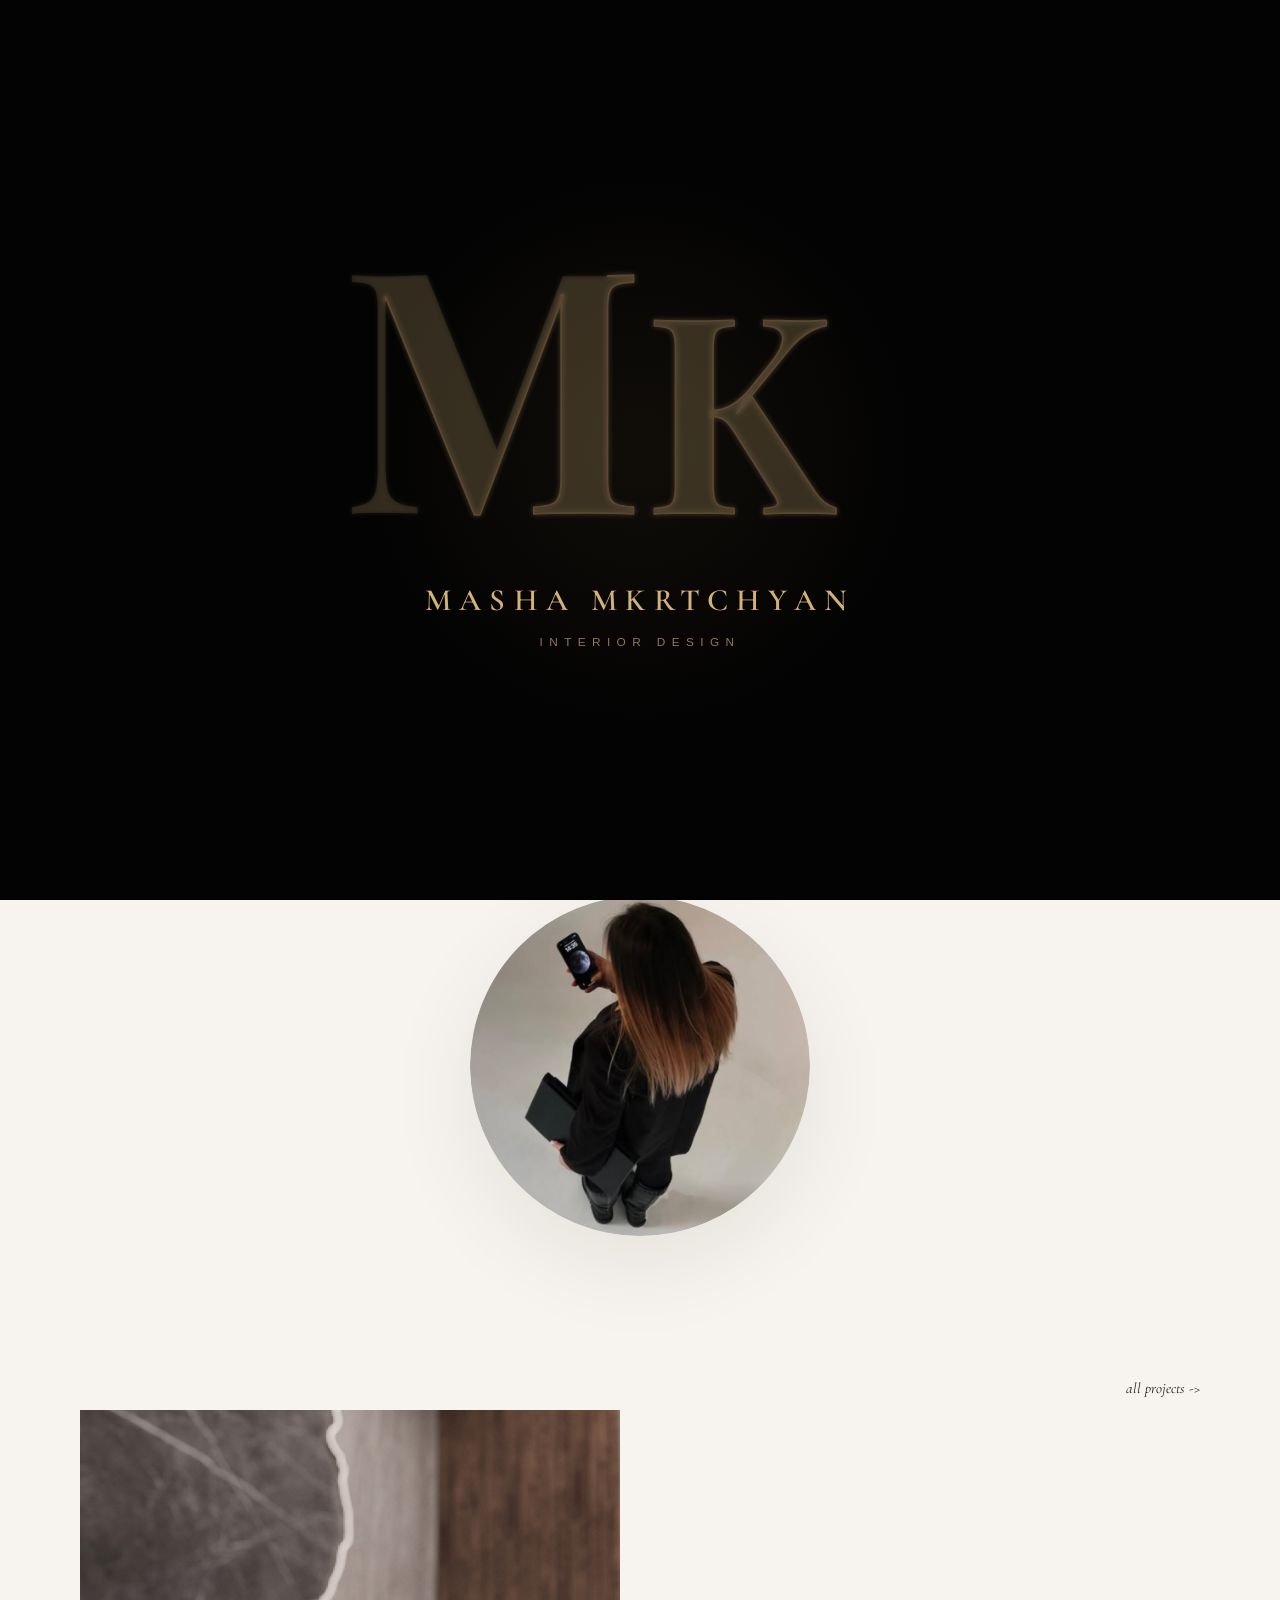
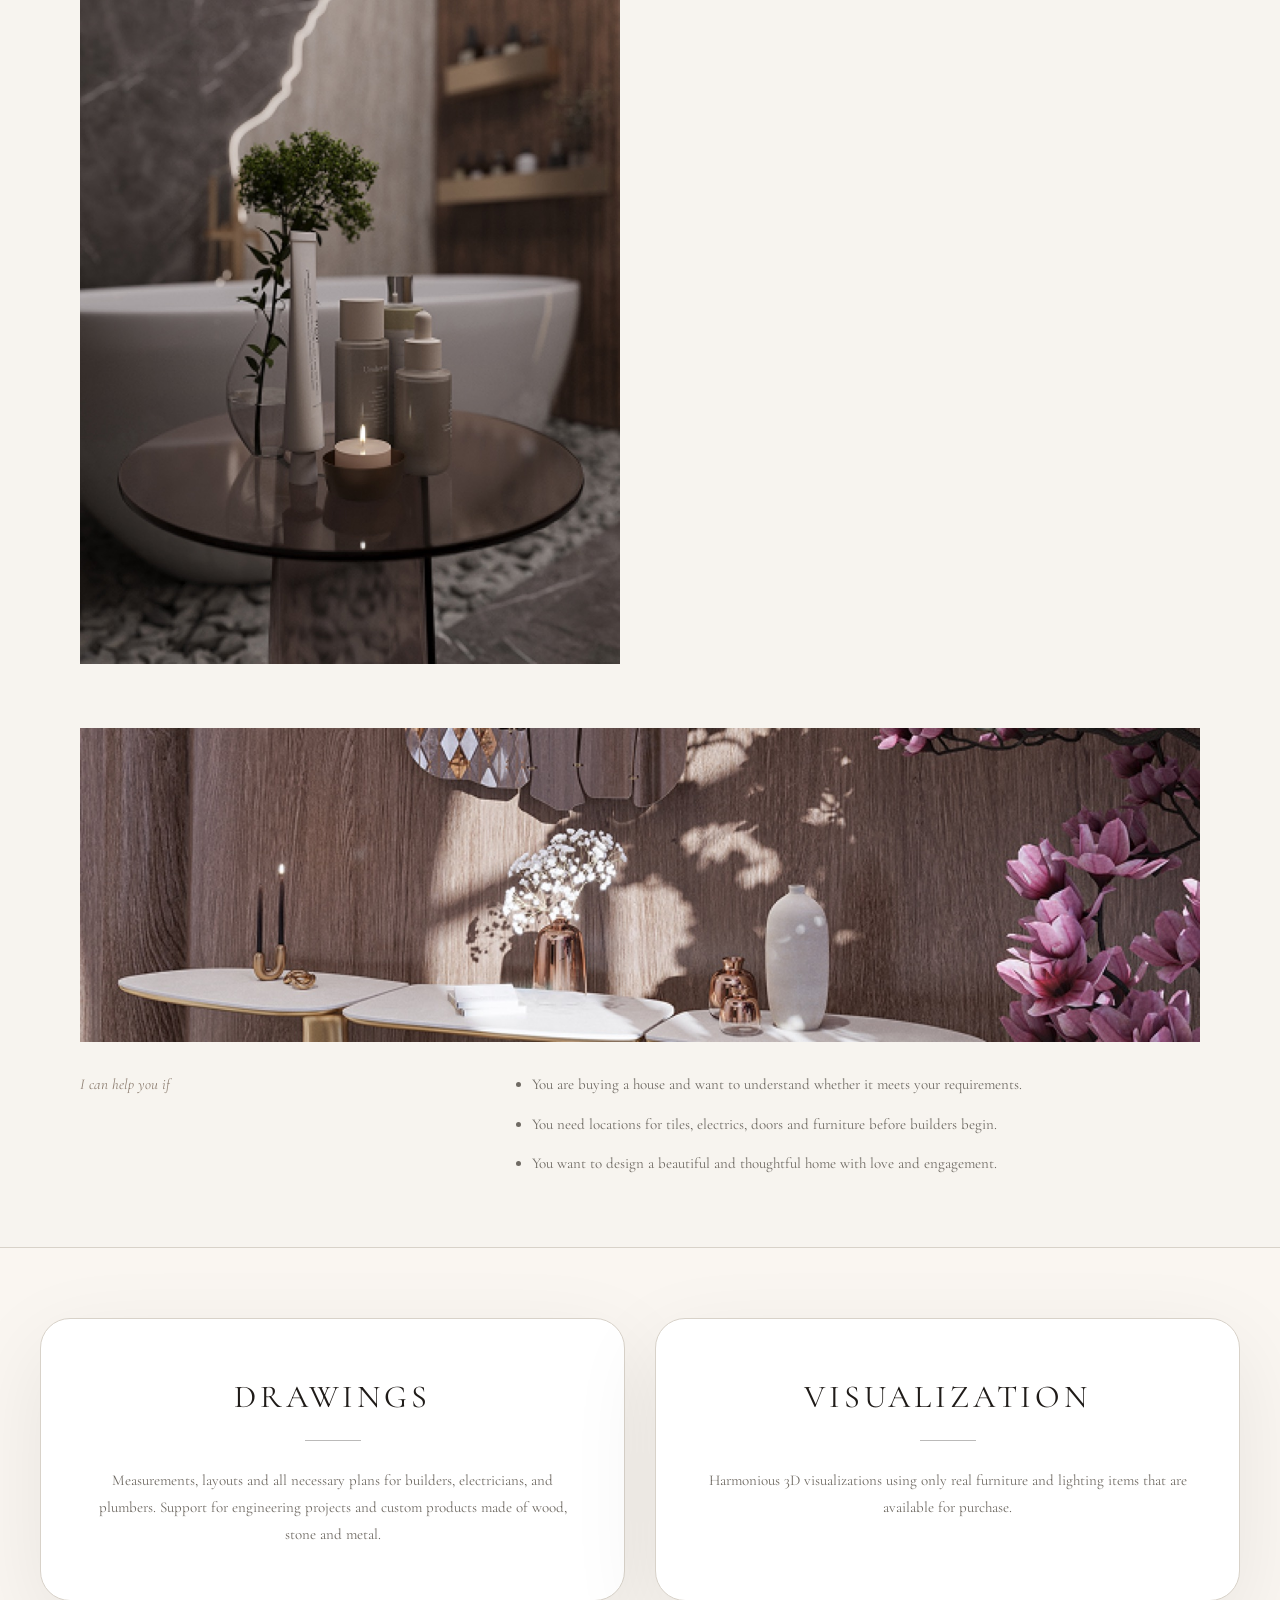
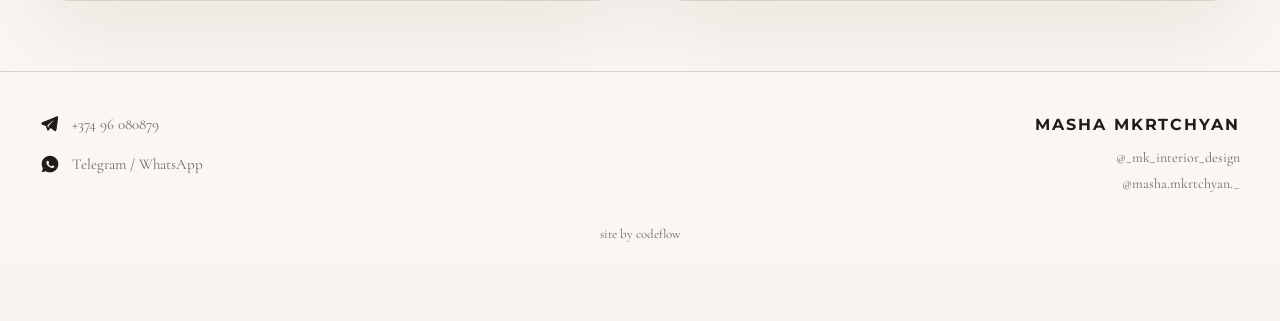
==== commit fa1a75fa: "Tighten intro logo spacing" ====
--- a/index.html
+++ b/index.html
@@ -26,7 +26,7 @@
         </defs>
 
         <text class="mk-letter mk-m" x="120" y="350">M</text>
-        <text class="mk-letter mk-k" x="510" y="350">K</text>
+        <text class="mk-letter mk-k" x="455" y="350">K</text>
         <line class="mk-line" x1="315" y1="405" x2="585" y2="405" />
         <text class="mk-title" x="450" y="455" text-anchor="middle">MASHA MKRTCHYAN</text>
         <text class="mk-subtitle" x="450" y="495" text-anchor="middle">INTERIOR DESIGN</text>
